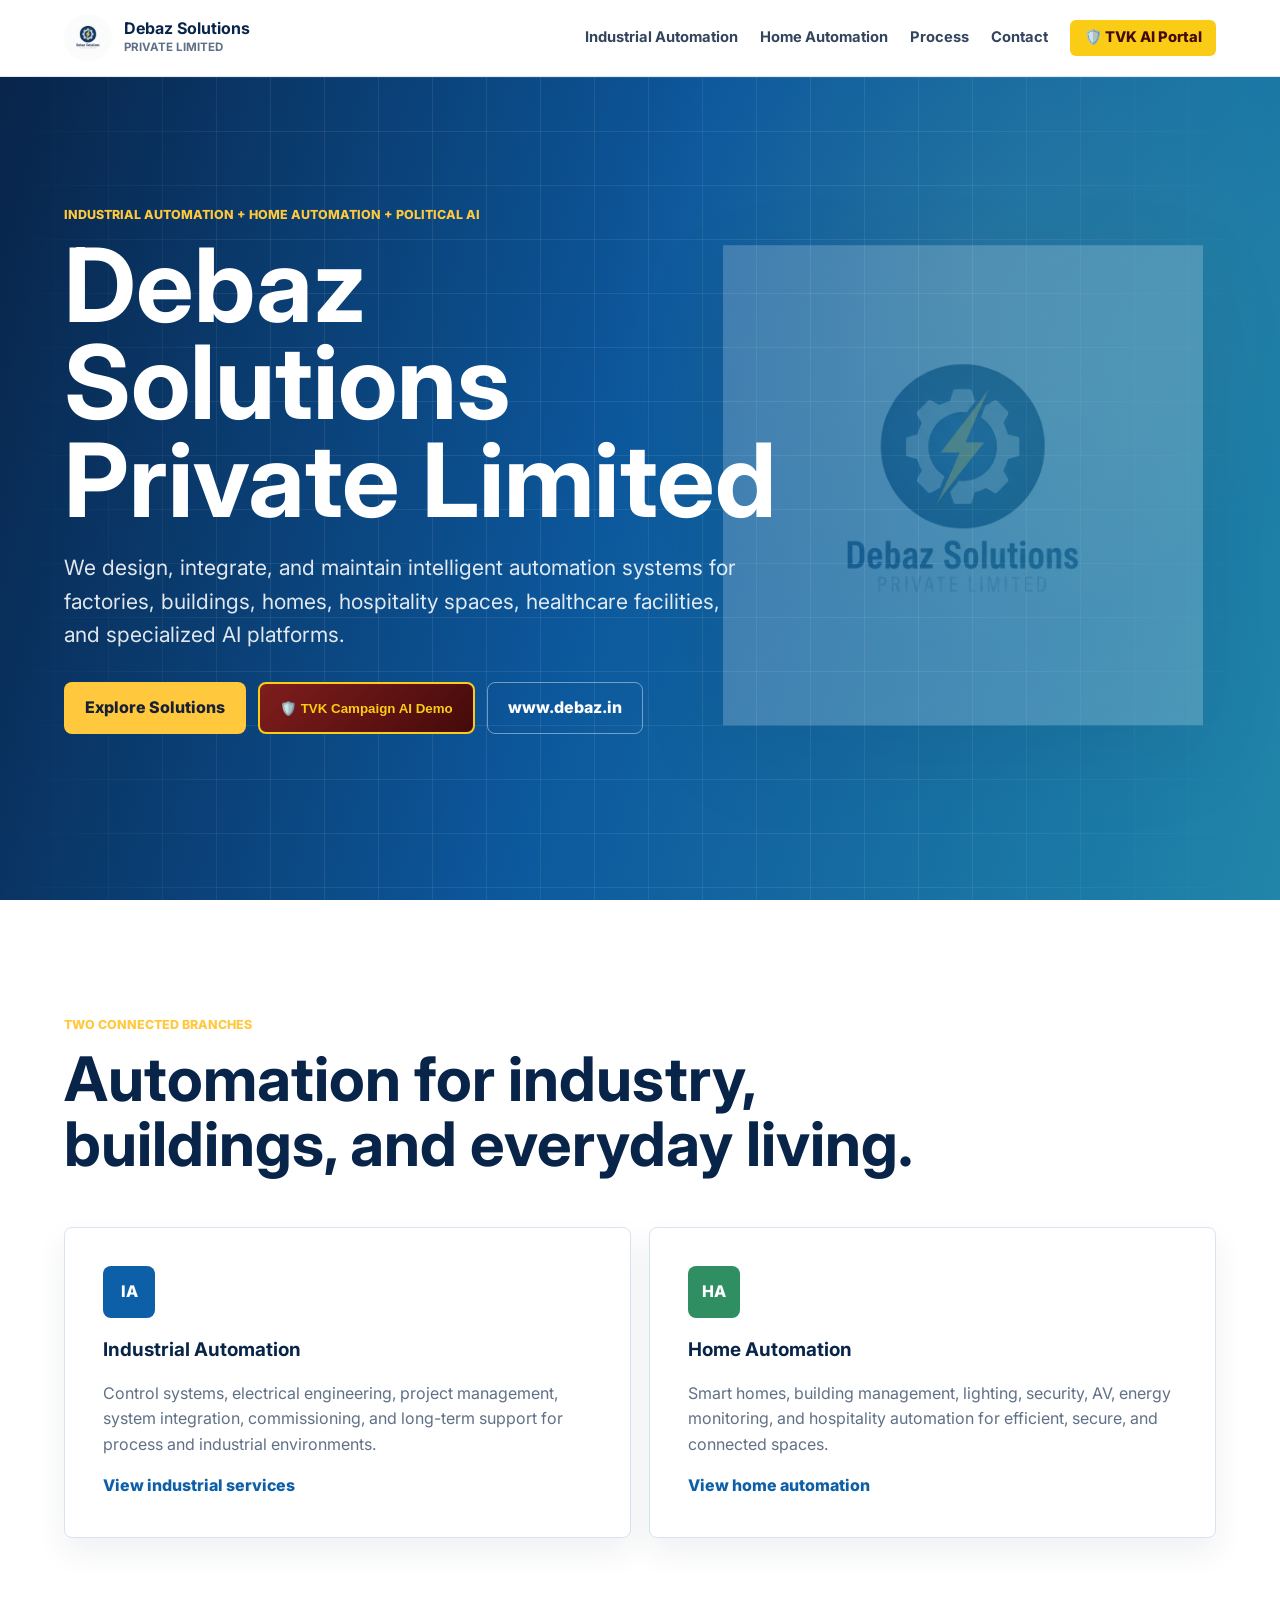
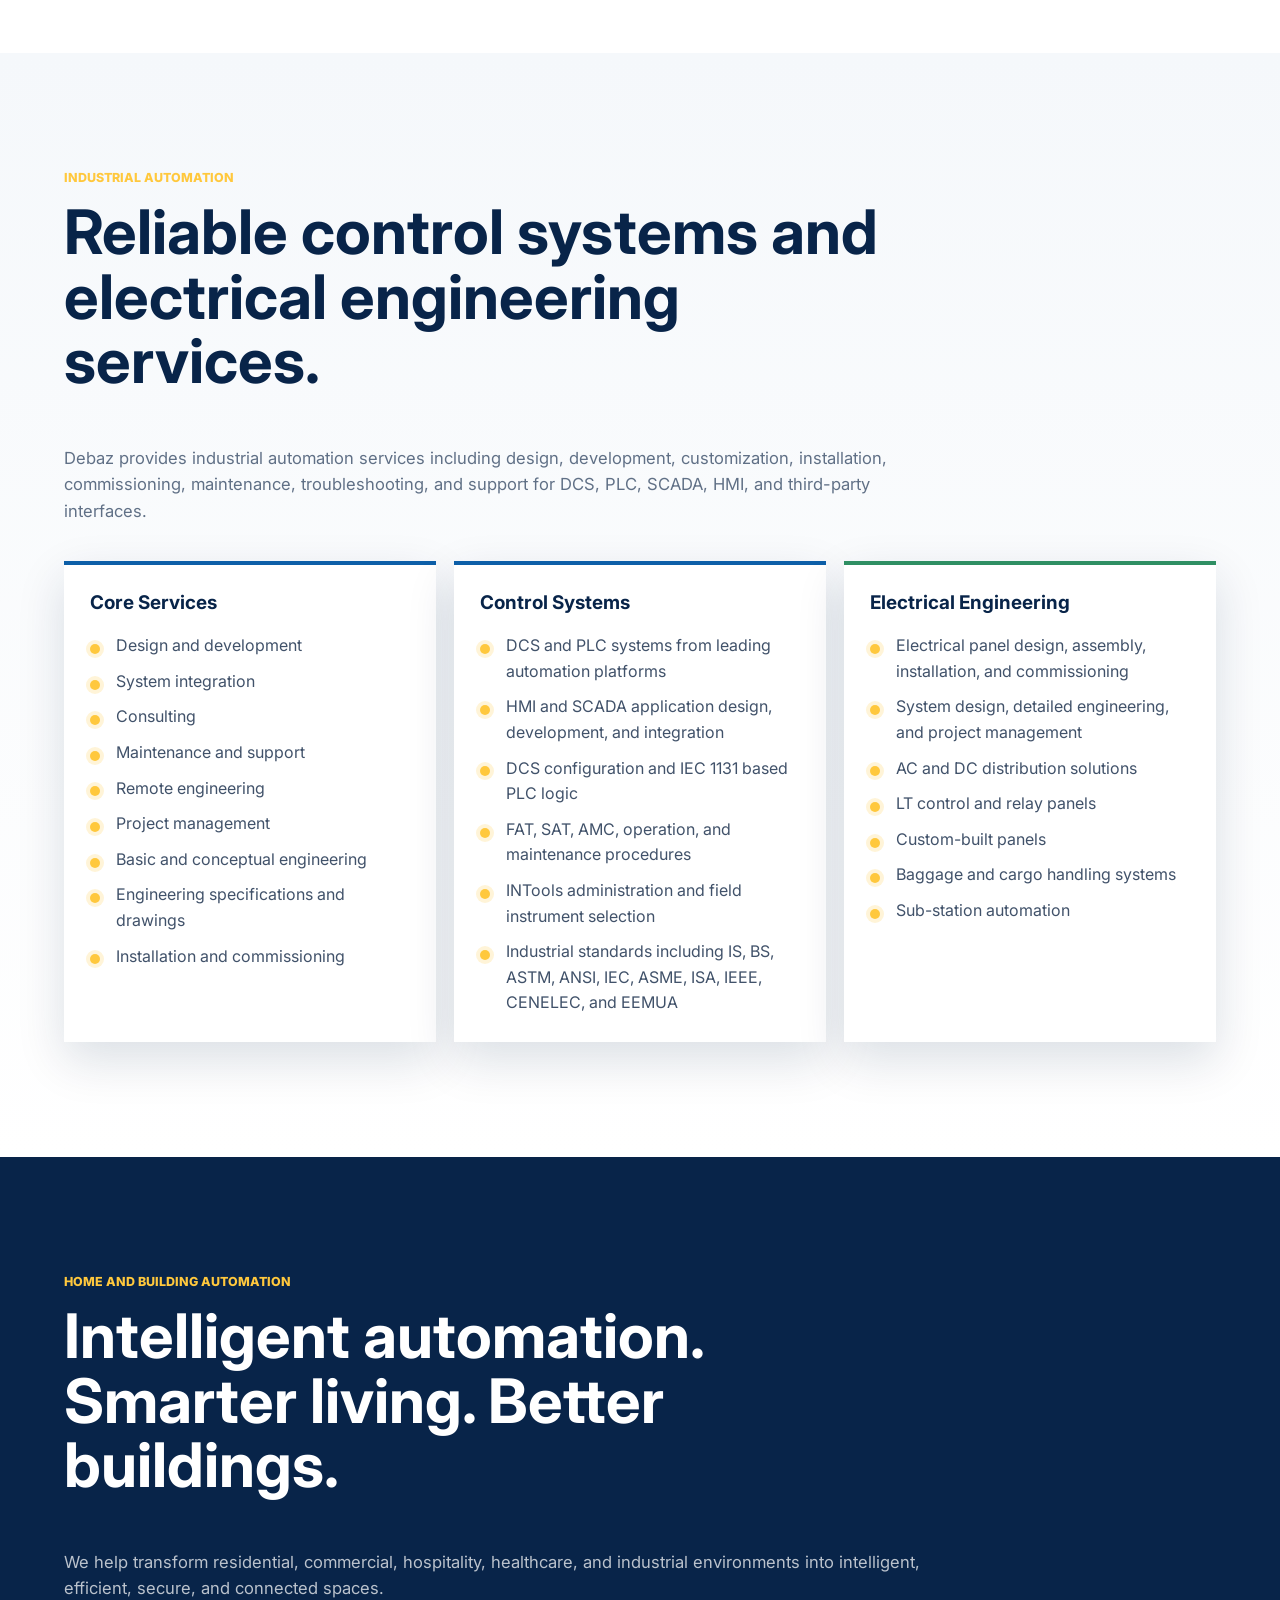
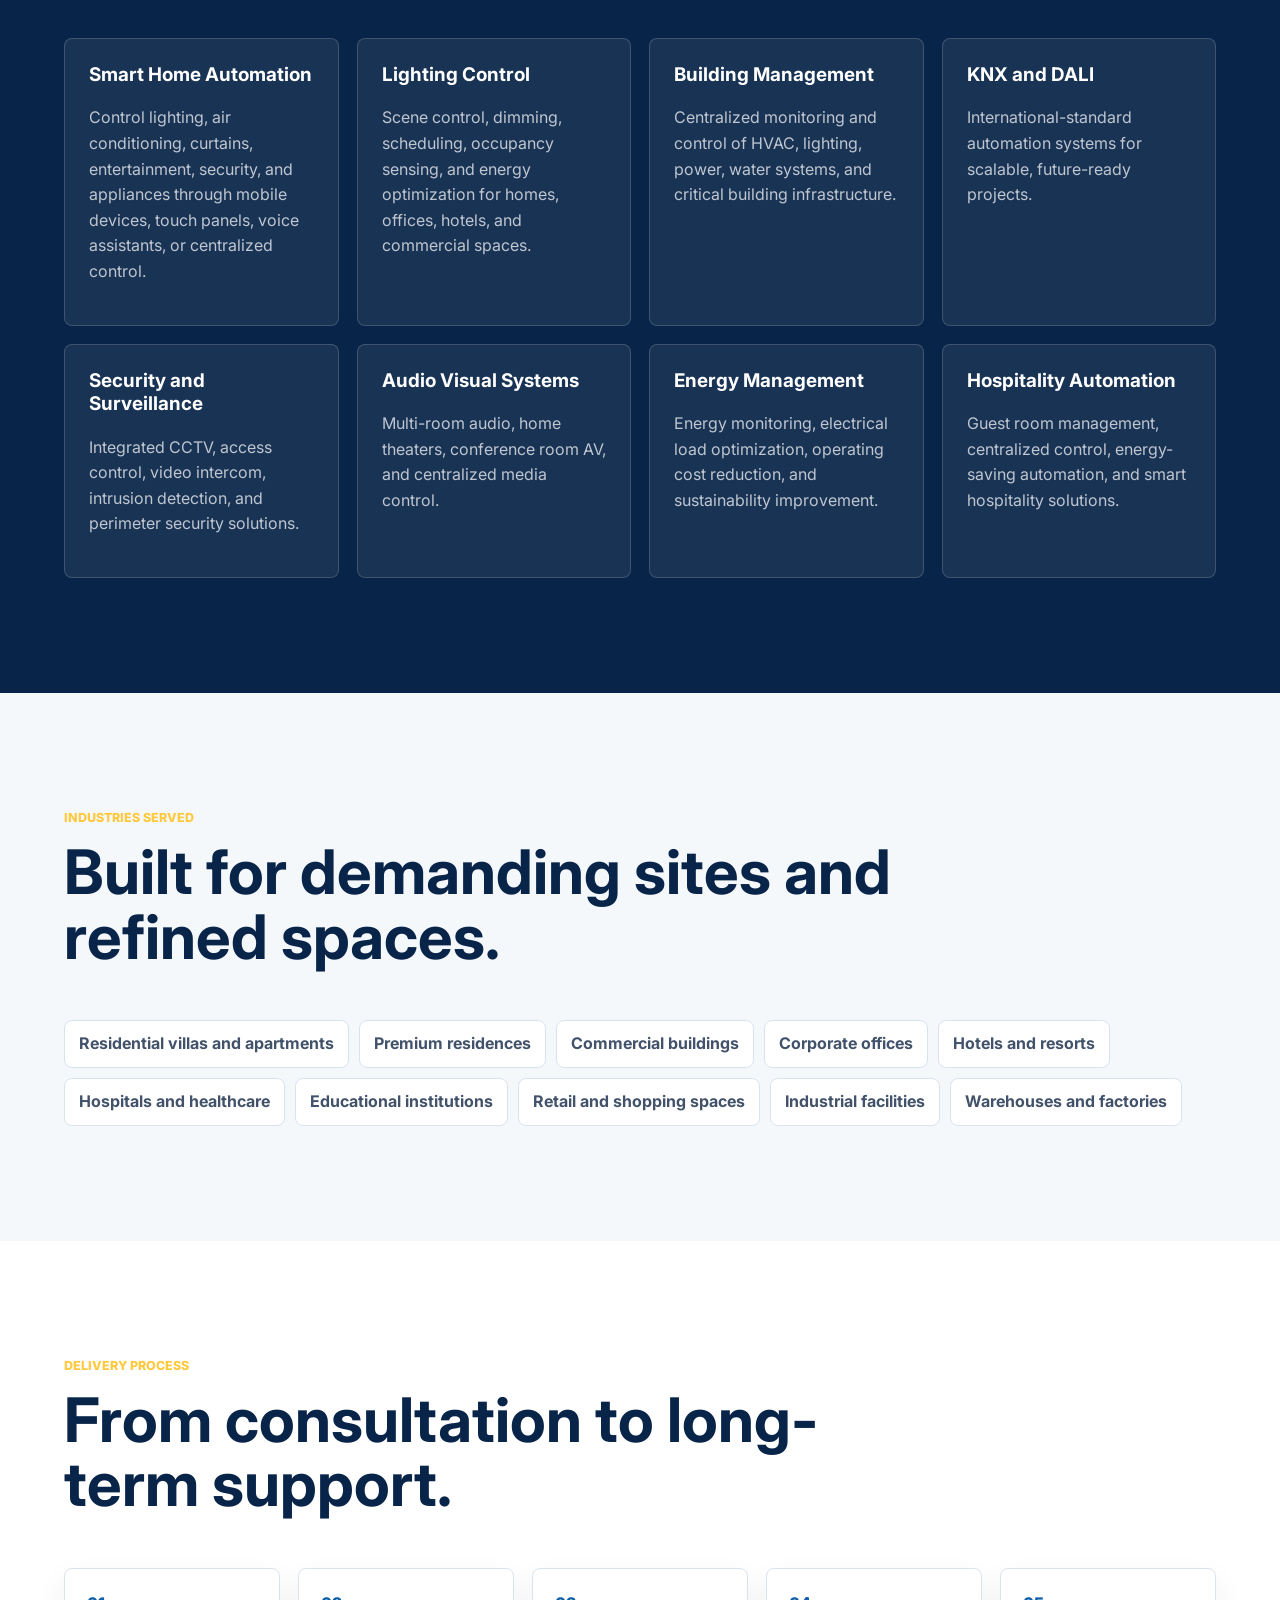
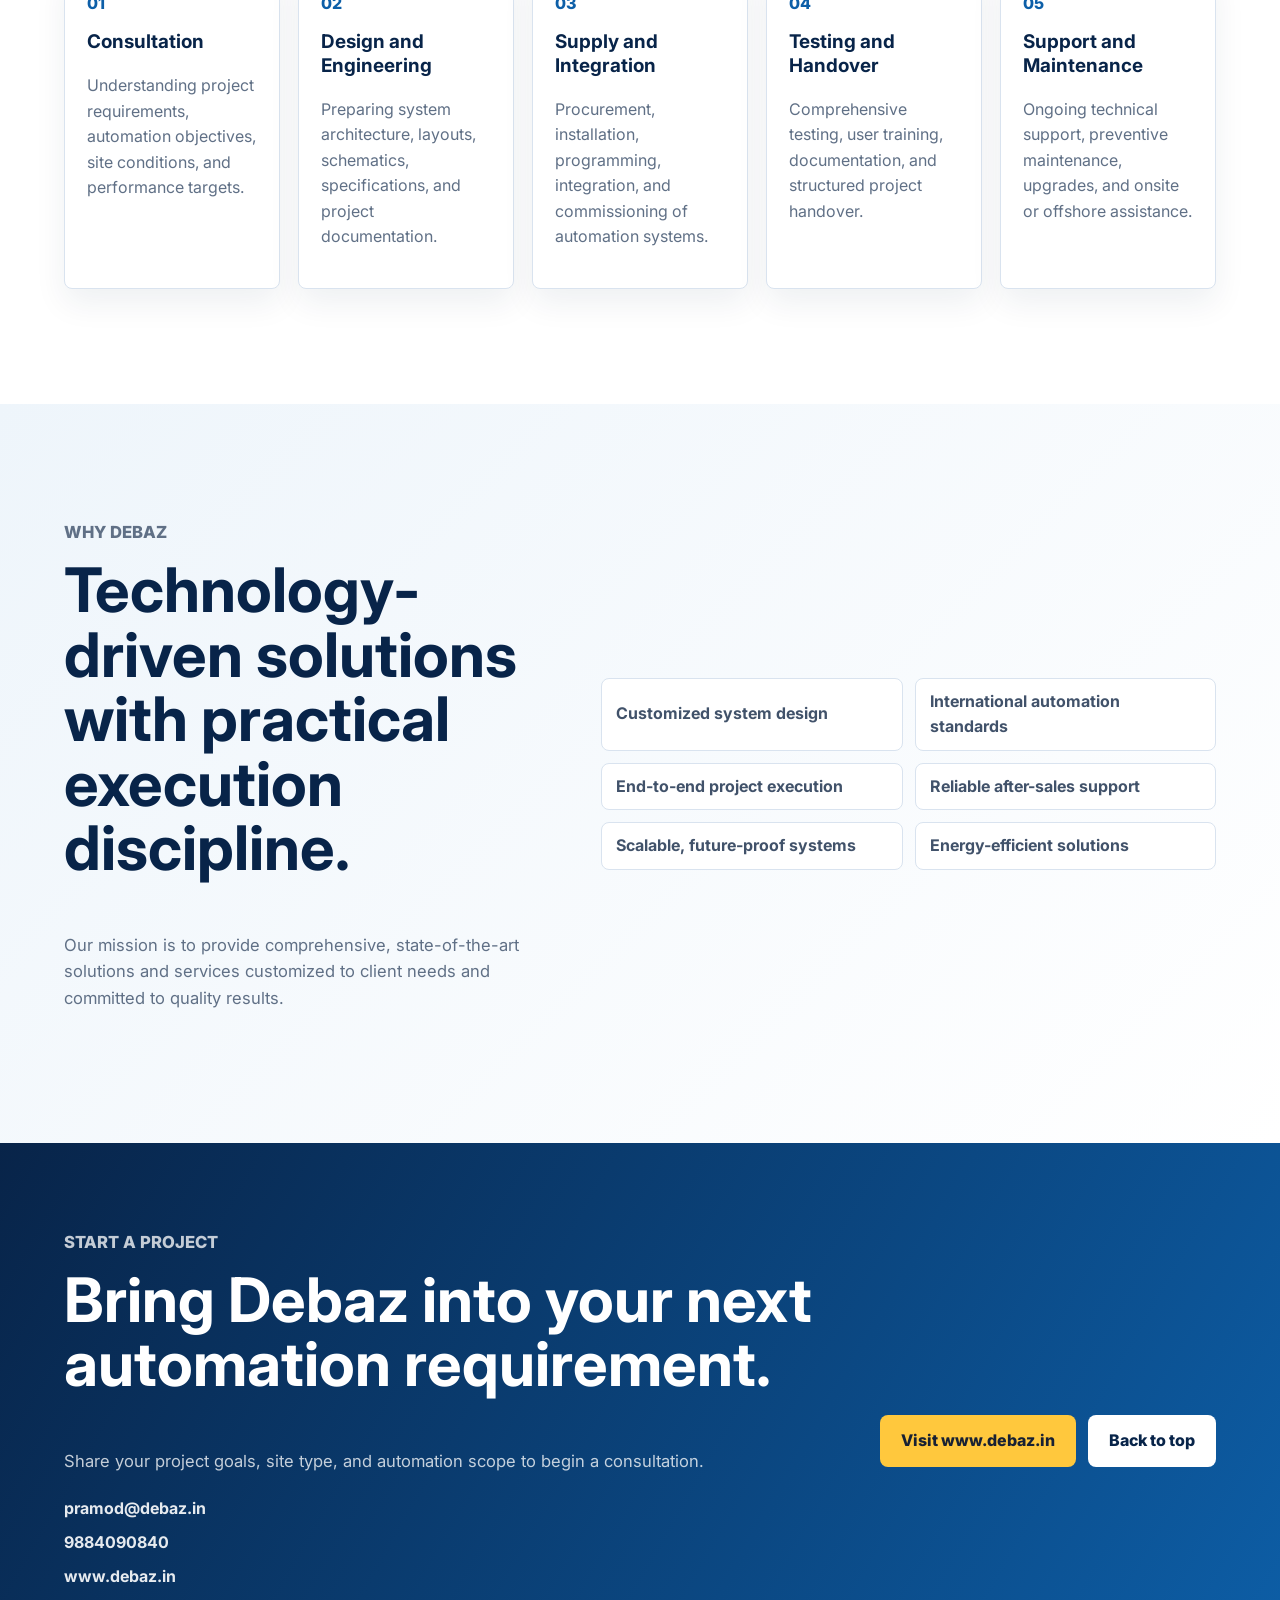
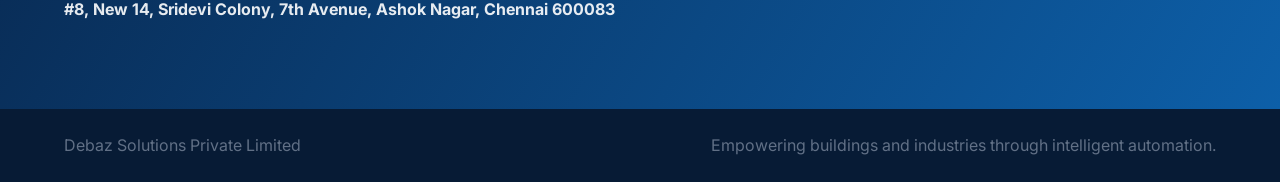
==== debaz website/index.html @ 04323ab9 "Integrate TVK Executive Portal authentication, CNAME debaz.in, and debaz website assets" ====
<!doctype html>
<html lang="en">
  <head>
    <meta charset="utf-8">
    <meta name="viewport" content="width=device-width, initial-scale=1">
    <meta name="description" content="Debaz Solutions Private Limited delivers industrial automation and intelligent home automation solutions for efficient, secure, and connected spaces.">
    <title>Debaz Solutions Private Limited</title>
    <link rel="preconnect" href="https://fonts.googleapis.com">
    <link rel="preconnect" href="https://fonts.gstatic.com" crossorigin>
    <link href="https://fonts.googleapis.com/css2?family=Inter:wght@400;500;600;700;800&display=swap" rel="stylesheet">
    <link rel="stylesheet" href="styles.css">
  </head>
  <body>
    <header class="site-header">
      <a class="brand" href="#top" aria-label="Debaz Solutions home">
        <img src="assets/debaz-logo.png" alt="Debaz Solutions Private Limited logo">
        <span>
          <strong>Debaz Solutions</strong>
          <small>Private Limited</small>
        </span>
      </a>
      <button class="menu-button" type="button" aria-label="Open navigation menu" aria-expanded="false" aria-controls="site-nav">
        <span></span>
        <span></span>
        <span></span>
      </button>
      <nav id="site-nav" class="site-nav" aria-label="Primary navigation">
        <a href="#industrial">Industrial Automation</a>
        <a href="#home">Home Automation</a>
        <a href="#process">Process</a>
        <a href="#contact">Contact</a>
        <a href="javascript:void(0)" onclick="openLoginModal()" style="background: #facc15; color: #450a0a; font-weight: 800; padding: 6px 14px; border-radius: 6px;">🛡️ TVK AI Portal</a>
      </nav>
    </header>

    <main id="top">
      <section class="hero">
        <div class="hero-media" aria-hidden="true">
          <img src="assets/debaz-logo.png" alt="">
        </div>
        <div class="hero-content">
          <p class="eyebrow">Industrial Automation + Home Automation + Political AI</p>
          <h1>Debaz Solutions Private Limited</h1>
          <p class="hero-copy">We design, integrate, and maintain intelligent automation systems for factories, buildings, homes, hospitality spaces, healthcare facilities, and specialized AI platforms.</p>
          <div class="hero-actions">
            <a class="button primary" href="#branches">Explore Solutions</a>
            <button class="button primary" onclick="openLoginModal()" style="background: linear-gradient(135deg, #7f1d1d, #450a0a); border: 2px solid #facc15; color: #facc15; font-weight: 700; cursor: pointer;">🛡️ TVK Campaign AI Demo</button>
            <a class="button ghost" href="https://www.debaz.in">www.debaz.in</a>
          </div>
        </div>
      </section>

      <section id="branches" class="section intro-section">
        <div class="section-heading">
          <p class="eyebrow">Two connected branches</p>
          <h2>Automation for industry, buildings, and everyday living.</h2>
        </div>
        <div class="branch-grid">
          <article class="branch-card industrial-card">
            <div class="card-icon">IA</div>
            <h3>Industrial Automation</h3>
            <p>Control systems, electrical engineering, project management, system integration, commissioning, and long-term support for process and industrial environments.</p>
            <a href="#industrial">View industrial services</a>
          </article>
          <article class="branch-card home-card">
            <div class="card-icon">HA</div>
            <h3>Home Automation</h3>
            <p>Smart homes, building management, lighting, security, AV, energy monitoring, and hospitality automation for efficient, secure, and connected spaces.</p>
            <a href="#home">View home automation</a>
          </article>
        </div>
      </section>

      <section id="industrial" class="section split-section industrial-section">
        <div class="section-heading">
          <p class="eyebrow">Industrial Automation</p>
          <h2>Reliable control systems and electrical engineering services.</h2>
          <p>Debaz provides industrial automation services including design, development, customization, installation, commissioning, maintenance, troubleshooting, and support for DCS, PLC, SCADA, HMI, and third-party interfaces.</p>
        </div>
        <div class="service-columns">
          <div>
            <h3>Core Services</h3>
            <ul class="check-list">
              <li>Design and development</li>
              <li>System integration</li>
              <li>Consulting</li>
              <li>Maintenance and support</li>
              <li>Remote engineering</li>
              <li>Project management</li>
              <li>Basic and conceptual engineering</li>
              <li>Engineering specifications and drawings</li>
              <li>Installation and commissioning</li>
            </ul>
          </div>
          <div>
            <h3>Control Systems</h3>
            <ul class="check-list">
              <li>DCS and PLC systems from leading automation platforms</li>
              <li>HMI and SCADA application design, development, and integration</li>
              <li>DCS configuration and IEC 1131 based PLC logic</li>
              <li>FAT, SAT, AMC, operation, and maintenance procedures</li>
              <li>INTools administration and field instrument selection</li>
              <li>Industrial standards including IS, BS, ASTM, ANSI, IEC, ASME, ISA, IEEE, CENELEC, and EEMUA</li>
            </ul>
          </div>
          <div>
            <h3>Electrical Engineering</h3>
            <ul class="check-list">
              <li>Electrical panel design, assembly, installation, and commissioning</li>
              <li>System design, detailed engineering, and project management</li>
              <li>AC and DC distribution solutions</li>
              <li>LT control and relay panels</li>
              <li>Custom-built panels</li>
              <li>Baggage and cargo handling systems</li>
              <li>Sub-station automation</li>
            </ul>
          </div>
        </div>
      </section>

      <section id="home" class="section home-section">
        <div class="section-heading">
          <p class="eyebrow">Home and Building Automation</p>
          <h2>Intelligent automation. Smarter living. Better buildings.</h2>
          <p>We help transform residential, commercial, hospitality, healthcare, and industrial environments into intelligent, efficient, secure, and connected spaces.</p>
        </div>
        <div class="service-grid">
          <article>
            <h3>Smart Home Automation</h3>
            <p>Control lighting, air conditioning, curtains, entertainment, security, and appliances through mobile devices, touch panels, voice assistants, or centralized control.</p>
          </article>
          <article>
            <h3>Lighting Control</h3>
            <p>Scene control, dimming, scheduling, occupancy sensing, and energy optimization for homes, offices, hotels, and commercial spaces.</p>
          </article>
          <article>
            <h3>Building Management</h3>
            <p>Centralized monitoring and control of HVAC, lighting, power, water systems, and critical building infrastructure.</p>
          </article>
          <article>
            <h3>KNX and DALI</h3>
            <p>International-standard automation systems for scalable, future-ready projects.</p>
          </article>
          <article>
            <h3>Security and Surveillance</h3>
            <p>Integrated CCTV, access control, video intercom, intrusion detection, and perimeter security solutions.</p>
          </article>
          <article>
            <h3>Audio Visual Systems</h3>
            <p>Multi-room audio, home theaters, conference room AV, and centralized media control.</p>
          </article>
          <article>
            <h3>Energy Management</h3>
            <p>Energy monitoring, electrical load optimization, operating cost reduction, and sustainability improvement.</p>
          </article>
          <article>
            <h3>Hospitality Automation</h3>
            <p>Guest room management, centralized control, energy-saving automation, and smart hospitality solutions.</p>
          </article>
        </div>
      </section>

      <section class="section industries-section">
        <div class="section-heading">
          <p class="eyebrow">Industries served</p>
          <h2>Built for demanding sites and refined spaces.</h2>
        </div>
        <div class="pill-grid">
          <span>Residential villas and apartments</span>
          <span>Premium residences</span>
          <span>Commercial buildings</span>
          <span>Corporate offices</span>
          <span>Hotels and resorts</span>
          <span>Hospitals and healthcare</span>
          <span>Educational institutions</span>
          <span>Retail and shopping spaces</span>
          <span>Industrial facilities</span>
          <span>Warehouses and factories</span>
        </div>
      </section>

      <section id="process" class="section process-section">
        <div class="section-heading">
          <p class="eyebrow">Delivery process</p>
          <h2>From consultation to long-term support.</h2>
        </div>
        <div class="timeline">
          <article>
            <span>01</span>
            <h3>Consultation</h3>
            <p>Understanding project requirements, automation objectives, site conditions, and performance targets.</p>
          </article>
          <article>
            <span>02</span>
            <h3>Design and Engineering</h3>
            <p>Preparing system architecture, layouts, schematics, specifications, and project documentation.</p>
          </article>
          <article>
            <span>03</span>
            <h3>Supply and Integration</h3>
            <p>Procurement, installation, programming, integration, and commissioning of automation systems.</p>
          </article>
          <article>
            <span>04</span>
            <h3>Testing and Handover</h3>
            <p>Comprehensive testing, user training, documentation, and structured project handover.</p>
          </article>
          <article>
            <span>05</span>
            <h3>Support and Maintenance</h3>
            <p>Ongoing technical support, preventive maintenance, upgrades, and onsite or offshore assistance.</p>
          </article>
        </div>
      </section>

      <section class="section why-section">
        <div>
          <p class="eyebrow">Why Debaz</p>
          <h2>Technology-driven solutions with practical execution discipline.</h2>
          <p>Our mission is to provide comprehensive, state-of-the-art solutions and services customized to client needs and committed to quality results.</p>
        </div>
        <div class="why-list">
          <span>Customized system design</span>
          <span>International automation standards</span>
          <span>End-to-end project execution</span>
          <span>Reliable after-sales support</span>
          <span>Scalable, future-proof systems</span>
          <span>Energy-efficient solutions</span>
        </div>
      </section>

      <section id="contact" class="contact-section">
        <div>
          <p class="eyebrow">Start a project</p>
          <h2>Bring Debaz into your next automation requirement.</h2>
          <p>Share your project goals, site type, and automation scope to begin a consultation.</p>
          <address class="contact-details">
            <a href="mailto:pramod@debaz.in">pramod@debaz.in</a>
            <a href="tel:+919884090840">9884090840</a>
            <a href="https://www.debaz.in">www.debaz.in</a>
            <span>#8, New 14, Sridevi Colony, 7th Avenue, Ashok Nagar, Chennai 600083</span>
          </address>
        </div>
        <div class="contact-actions">
          <a class="button primary" href="https://www.debaz.in">Visit www.debaz.in</a>
          <a class="button light" href="#top">Back to top</a>
        </div>
      </section>
    </main>

    <footer class="site-footer">
      <p>Debaz Solutions Private Limited</p>
      <p>Empowering buildings and industries through intelligent automation.</p>
    </footer>

    <!-- TVK Political AI Portal Login Modal -->
    <div id="tvkModal" class="modal-overlay" style="display:none; position:fixed; top:0; left:0; width:100%; height:100%; background:rgba(0,0,0,0.85); z-index:9999; justify-content:center; align-items:center;">
      <div style="background:#1e1e24; border:2px solid #facc15; border-radius:16px; width:90%; max-width:440px; padding:2rem; color:#fff; font-family:'Inter',sans-serif; box-shadow:0 20px 40px rgba(0,0,0,0.5); position:relative;">
        <button onclick="closeLoginModal()" style="position:absolute; top:12px; right:16px; background:none; border:none; color:#aaa; font-size:1.5rem; cursor:pointer;">&times;</button>
        <div style="text-align:center; margin-bottom:1.5rem;">
          <div style="background:#7f1d1d; color:#facc15; padding:4px 12px; border-radius:20px; font-size:0.75rem; font-weight:800; display:inline-block; margin-bottom:0.5rem; text-transform:uppercase;">TVK Executive Portal</div>
          <h2 style="margin:0; font-size:1.5rem; color:#facc15;">🛡️ NETHRA AI</h2>
          <p style="margin:0.2rem 0 0 0; color:#cbd5e1; font-size:0.85rem;">Campaign Intelligence Suite — Tamilaga Vettri Kazhagam</p>
        </div>
        <form id="tvkLoginForm" onsubmit="handleTvkLogin(event)">
          <div style="margin-bottom:1rem;">
            <label style="display:block; font-size:0.8rem; color:#94a3b8; margin-bottom:0.3rem; font-weight:600;">DEMO USERNAME</label>
            <input type="text" id="tvkUsername" placeholder="e.g. tvk_admin" required style="width:100%; padding:0.75rem; border-radius:8px; border:1px solid #334155; background:#0f172a; color:#fff; font-size:0.95rem; box-sizing:border-box;">
          </div>
          <div style="margin-bottom:1.5rem;">
            <label style="display:block; font-size:0.8rem; color:#94a3b8; margin-bottom:0.3rem; font-weight:600;">DEMO PASSWORD</label>
            <input type="password" id="tvkPassword" placeholder="••••••••" required style="width:100%; padding:0.75rem; border-radius:8px; border:1px solid #334155; background:#0f172a; color:#fff; font-size:0.95rem; box-sizing:border-box;">
          </div>
          <div id="tvkError" style="display:none; color:#ef4444; font-size:0.85rem; margin-bottom:1rem; text-align:center; font-weight:600;">Invalid Credentials. Please use tvk_admin / tvk2026.</div>
          <button type="submit" style="width:100%; padding:0.85rem; background:linear-gradient(135deg, #facc15, #eab308); border:none; border-radius:8px; color:#450a0a; font-weight:800; font-size:1rem; cursor:pointer;">
            🔓 Sign In & Launch Nethra Suite
          </button>
        </form>
        <div style="margin-top:1.2rem; text-align:center; font-size:0.75rem; color:#64748b;">
          🔒 Secured & Powered by Debaz Solutions Private Limited
        </div>
      </div>
    </div>

    <script src="script.js"></script>
  </body>
</html>
---- debaz website/styles.css ----
:root {
  --navy: #082449;
  --blue: #0d5fa8;
  --cyan: #29a4c7;
  --gold: #ffc83d;
  --green: #2f8f63;
  --ink: #172033;
  --muted: #607086;
  --line: #d9e3ef;
  --panel: #f5f8fb;
  --white: #ffffff;
  --shadow: 0 18px 45px rgba(8, 36, 73, 0.14);
}

* {
  box-sizing: border-box;
}

html {
  scroll-behavior: smooth;
}

body {
  margin: 0;
  color: var(--ink);
  font-family: "Inter", Arial, sans-serif;
  background: var(--white);
  line-height: 1.6;
}

a {
  color: inherit;
}

.site-header {
  position: sticky;
  top: 0;
  z-index: 20;
  display: flex;
  align-items: center;
  justify-content: space-between;
  gap: 24px;
  padding: 14px clamp(20px, 5vw, 72px);
  background: rgba(255, 255, 255, 0.92);
  border-bottom: 1px solid rgba(217, 227, 239, 0.8);
  backdrop-filter: blur(16px);
}

.brand {
  display: inline-flex;
  align-items: center;
  gap: 12px;
  text-decoration: none;
  min-width: 0;
}

.brand img {
  width: 48px;
  height: 48px;
  border-radius: 50%;
  object-fit: cover;
}

.brand strong,
.brand small {
  display: block;
}

.brand strong {
  color: var(--navy);
  font-size: 1rem;
  line-height: 1.1;
}

.brand small {
  color: var(--muted);
  font-size: 0.72rem;
  font-weight: 700;
  text-transform: uppercase;
}

.site-nav {
  display: flex;
  align-items: center;
  gap: 22px;
  color: #33445d;
  font-size: 0.92rem;
  font-weight: 700;
}

.site-nav a {
  text-decoration: none;
}

.site-nav a:hover {
  color: var(--blue);
}

.menu-button {
  display: none;
  width: 42px;
  height: 42px;
  border: 1px solid var(--line);
  border-radius: 8px;
  background: var(--white);
  padding: 9px;
}

.menu-button span {
  display: block;
  height: 2px;
  margin: 5px 0;
  background: var(--navy);
}

.hero {
  position: relative;
  display: grid;
  grid-template-columns: minmax(0, 1fr);
  min-height: calc(100vh - 77px);
  padding: clamp(82px, 10vw, 130px) clamp(20px, 5vw, 72px) 34px;
  overflow: hidden;
  color: var(--white);
  background:
    linear-gradient(105deg, rgba(8, 36, 73, 0.96), rgba(13, 95, 168, 0.88) 48%, rgba(41, 164, 199, 0.76)),
    radial-gradient(circle at 75% 25%, rgba(255, 200, 61, 0.42), transparent 32%),
    var(--navy);
}

.hero::after {
  content: "";
  position: absolute;
  inset: 0;
  background-image:
    linear-gradient(90deg, rgba(255,255,255,0.08) 1px, transparent 1px),
    linear-gradient(rgba(255,255,255,0.08) 1px, transparent 1px);
  background-size: 54px 54px;
  mask-image: linear-gradient(90deg, transparent, #000 20%, #000 75%, transparent);
  pointer-events: none;
}

.hero-media {
  position: absolute;
  right: clamp(12px, 6vw, 92px);
  top: 50%;
  width: min(42vw, 480px);
  aspect-ratio: 1;
  transform: translateY(-50%);
  opacity: 0.2;
  z-index: 1;
}

.hero-media img {
  width: 100%;
  height: 100%;
  object-fit: contain;
  filter: drop-shadow(0 30px 50px rgba(0, 0, 0, 0.32));
}

.hero-content {
  position: relative;
  z-index: 2;
}

.hero-content {
  max-width: 760px;
}

.eyebrow {
  margin: 0 0 12px;
  color: var(--gold);
  font-size: 0.78rem;
  font-weight: 800;
  text-transform: uppercase;
}

h1,
h2,
h3,
p {
  margin-top: 0;
}

h1 {
  max-width: 800px;
  margin-bottom: 22px;
  font-size: clamp(3rem, 8vw, 6.6rem);
  line-height: 0.95;
}

h2 {
  color: var(--navy);
  font-size: clamp(2rem, 4.8vw, 4rem);
  line-height: 1.05;
}

h3 {
  color: var(--navy);
  font-size: 1.18rem;
  line-height: 1.25;
}

.hero-copy {
  max-width: 690px;
  color: rgba(255, 255, 255, 0.88);
  font-size: clamp(1.05rem, 2vw, 1.32rem);
}

.hero-actions,
.contact-actions {
  display: flex;
  flex-wrap: wrap;
  gap: 12px;
  margin-top: 30px;
}

.button {
  display: inline-flex;
  align-items: center;
  justify-content: center;
  min-height: 46px;
  padding: 12px 20px;
  border: 1px solid transparent;
  border-radius: 8px;
  font-weight: 800;
  text-decoration: none;
}

.button.primary {
  background: var(--gold);
  color: #182133;
}

.button.ghost {
  border-color: rgba(255, 255, 255, 0.42);
  color: var(--white);
}

.button.light {
  background: var(--white);
  color: var(--navy);
}

.section {
  padding: clamp(70px, 9vw, 118px) clamp(20px, 5vw, 72px);
}

.section-heading {
  max-width: 880px;
  margin-bottom: 36px;
}

.section-heading p:not(.eyebrow),
.why-section p,
.contact-section p {
  color: var(--muted);
  font-size: 1.04rem;
}

.intro-section {
  background: var(--white);
}

.branch-grid,
.service-columns,
.service-grid,
.timeline {
  display: grid;
  gap: 18px;
}

.branch-grid {
  grid-template-columns: repeat(2, minmax(0, 1fr));
}

.branch-card,
.service-grid article,
.timeline article {
  border: 1px solid var(--line);
  border-radius: 8px;
  background: var(--white);
  box-shadow: 0 14px 32px rgba(8, 36, 73, 0.07);
}

.branch-card {
  padding: clamp(24px, 4vw, 38px);
}

.branch-card p,
.service-grid p,
.timeline p {
  color: var(--muted);
}

.branch-card a {
  color: var(--blue);
  font-weight: 800;
  text-decoration: none;
}

.card-icon {
  display: grid;
  place-items: center;
  width: 52px;
  height: 52px;
  margin-bottom: 20px;
  border-radius: 8px;
  color: var(--white);
  font-weight: 800;
}

.industrial-card .card-icon {
  background: var(--blue);
}

.home-card .card-icon {
  background: var(--green);
}

.industrial-section {
  background: linear-gradient(180deg, #f5f8fb, #ffffff);
}

.service-columns {
  grid-template-columns: repeat(3, minmax(0, 1fr));
}

.service-columns > div {
  padding: 26px;
  border-top: 4px solid var(--blue);
  background: var(--white);
  box-shadow: var(--shadow);
}

.service-columns > div:nth-child(3) {
  border-top-color: var(--green);
}

.check-list {
  display: grid;
  gap: 10px;
  margin: 0;
  padding: 0;
  list-style: none;
}

.check-list li {
  position: relative;
  padding-left: 26px;
  color: #41526a;
}

.check-list li::before {
  content: "";
  position: absolute;
  left: 0;
  top: 0.68em;
  width: 10px;
  height: 10px;
  border-radius: 50%;
  background: var(--gold);
  box-shadow: 0 0 0 4px rgba(255, 200, 61, 0.2);
}

.home-section {
  background: var(--navy);
}

.home-section h2,
.home-section h3 {
  color: var(--white);
}

.home-section .section-heading p:not(.eyebrow),
.home-section .service-grid p {
  color: rgba(255, 255, 255, 0.72);
}

.service-grid {
  grid-template-columns: repeat(4, minmax(0, 1fr));
}

.service-grid article {
  min-height: 210px;
  padding: 24px;
  background: rgba(255, 255, 255, 0.07);
  border-color: rgba(255, 255, 255, 0.16);
  box-shadow: none;
}

.industries-section {
  background: var(--panel);
}

.pill-grid {
  display: flex;
  flex-wrap: wrap;
  gap: 10px;
}

.pill-grid span,
.why-list span {
  display: inline-flex;
  align-items: center;
  min-height: 42px;
  padding: 10px 14px;
  border: 1px solid var(--line);
  border-radius: 8px;
  background: var(--white);
  color: #41526a;
  font-weight: 700;
}

.process-section {
  background: var(--white);
}

.timeline {
  grid-template-columns: repeat(5, minmax(0, 1fr));
}

.timeline article {
  padding: 22px;
}

.timeline span {
  display: inline-block;
  margin-bottom: 14px;
  color: var(--blue);
  font-weight: 800;
}

.why-section {
  display: grid;
  grid-template-columns: minmax(0, 0.9fr) minmax(0, 1.1fr);
  gap: 34px;
  align-items: center;
  background: linear-gradient(135deg, #eef5fb, #ffffff);
}

.why-list {
  display: grid;
  grid-template-columns: repeat(2, minmax(0, 1fr));
  gap: 12px;
}

.contact-section {
  display: flex;
  align-items: center;
  justify-content: space-between;
  gap: 24px;
  padding: clamp(56px, 8vw, 86px) clamp(20px, 5vw, 72px);
  color: var(--white);
  background: linear-gradient(120deg, var(--navy), var(--blue));
}

.contact-section h2 {
  max-width: 780px;
  color: var(--white);
}

.contact-section p {
  color: rgba(255, 255, 255, 0.76);
}

.contact-details {
  display: grid;
  gap: 8px;
  max-width: 620px;
  margin-top: 22px;
  color: rgba(255, 255, 255, 0.9);
  font-style: normal;
  font-weight: 700;
}

.contact-details a,
.contact-details span {
  display: inline-flex;
  width: fit-content;
}

.contact-details a {
  text-decoration: none;
}

.contact-details a:hover {
  color: var(--gold);
}

.site-footer {
  display: flex;
  justify-content: space-between;
  gap: 18px;
  padding: 24px clamp(20px, 5vw, 72px);
  color: #617086;
  background: #071b35;
}

.site-footer p {
  margin: 0;
}

@media (max-width: 1080px) {
  .service-grid,
  .timeline {
    grid-template-columns: repeat(2, minmax(0, 1fr));
  }

  .service-columns,
  .why-section {
    grid-template-columns: 1fr;
  }
}

@media (max-width: 760px) {
  .site-header {
    align-items: flex-start;
  }

  .menu-button {
    display: block;
    flex: 0 0 auto;
  }

  .site-nav {
    position: absolute;
    top: 76px;
    left: 16px;
    right: 16px;
    display: none;
    flex-direction: column;
    align-items: flex-start;
    gap: 0;
    padding: 10px;
    border: 1px solid var(--line);
    border-radius: 8px;
    background: var(--white);
    box-shadow: var(--shadow);
  }

  .site-nav.open {
    display: flex;
  }

  .site-nav a {
    width: 100%;
    padding: 12px;
  }

  .hero {
    min-height: 760px;
    padding-top: 86px;
  }

  .hero-media {
    top: 22%;
    right: -60px;
    width: 340px;
    opacity: 0.14;
  }

  .branch-grid,
  .service-grid,
  .timeline,
  .why-list {
    grid-template-columns: 1fr;
  }

  .contact-section,
  .site-footer {
    flex-direction: column;
    align-items: flex-start;
  }
}

@media (max-width: 460px) {
  .brand span {
    max-width: 190px;
  }

  .hero-actions,
  .contact-actions {
    width: 100%;
  }

  .button {
    width: 100%;
  }
}
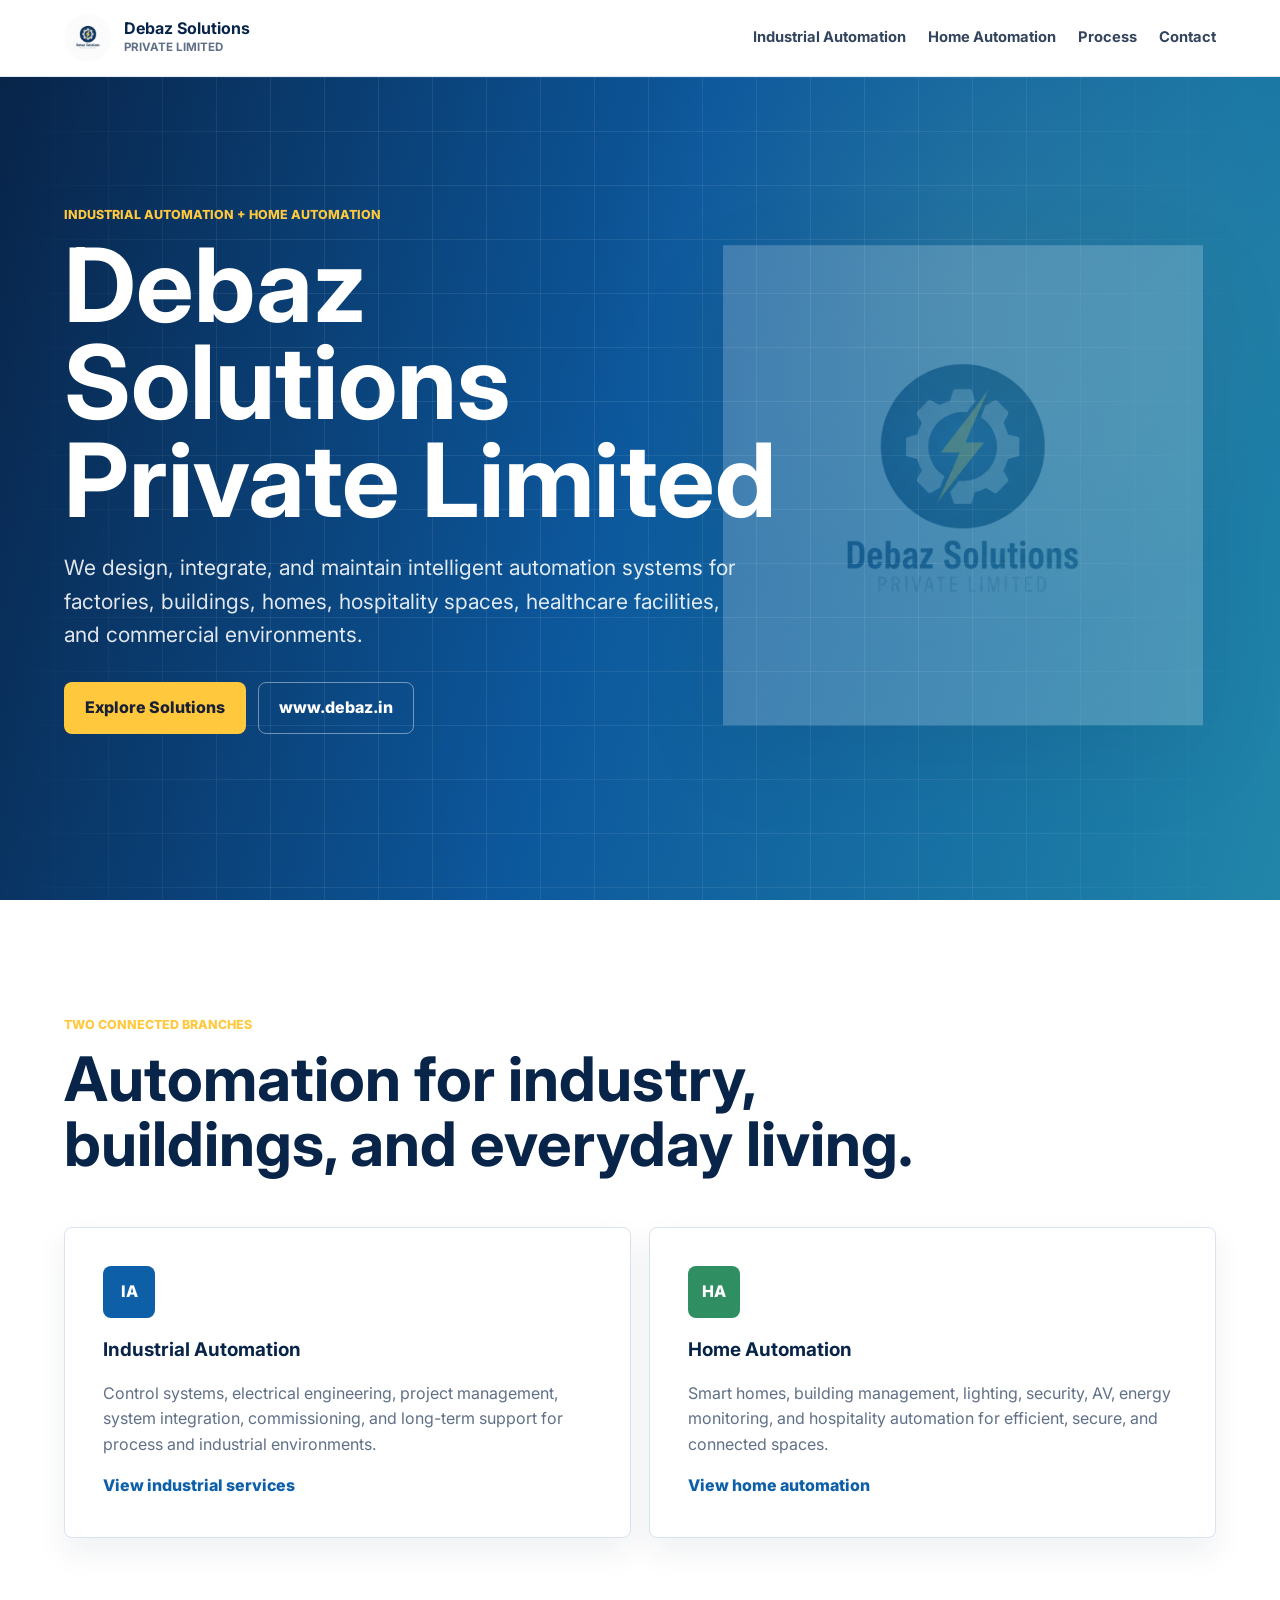
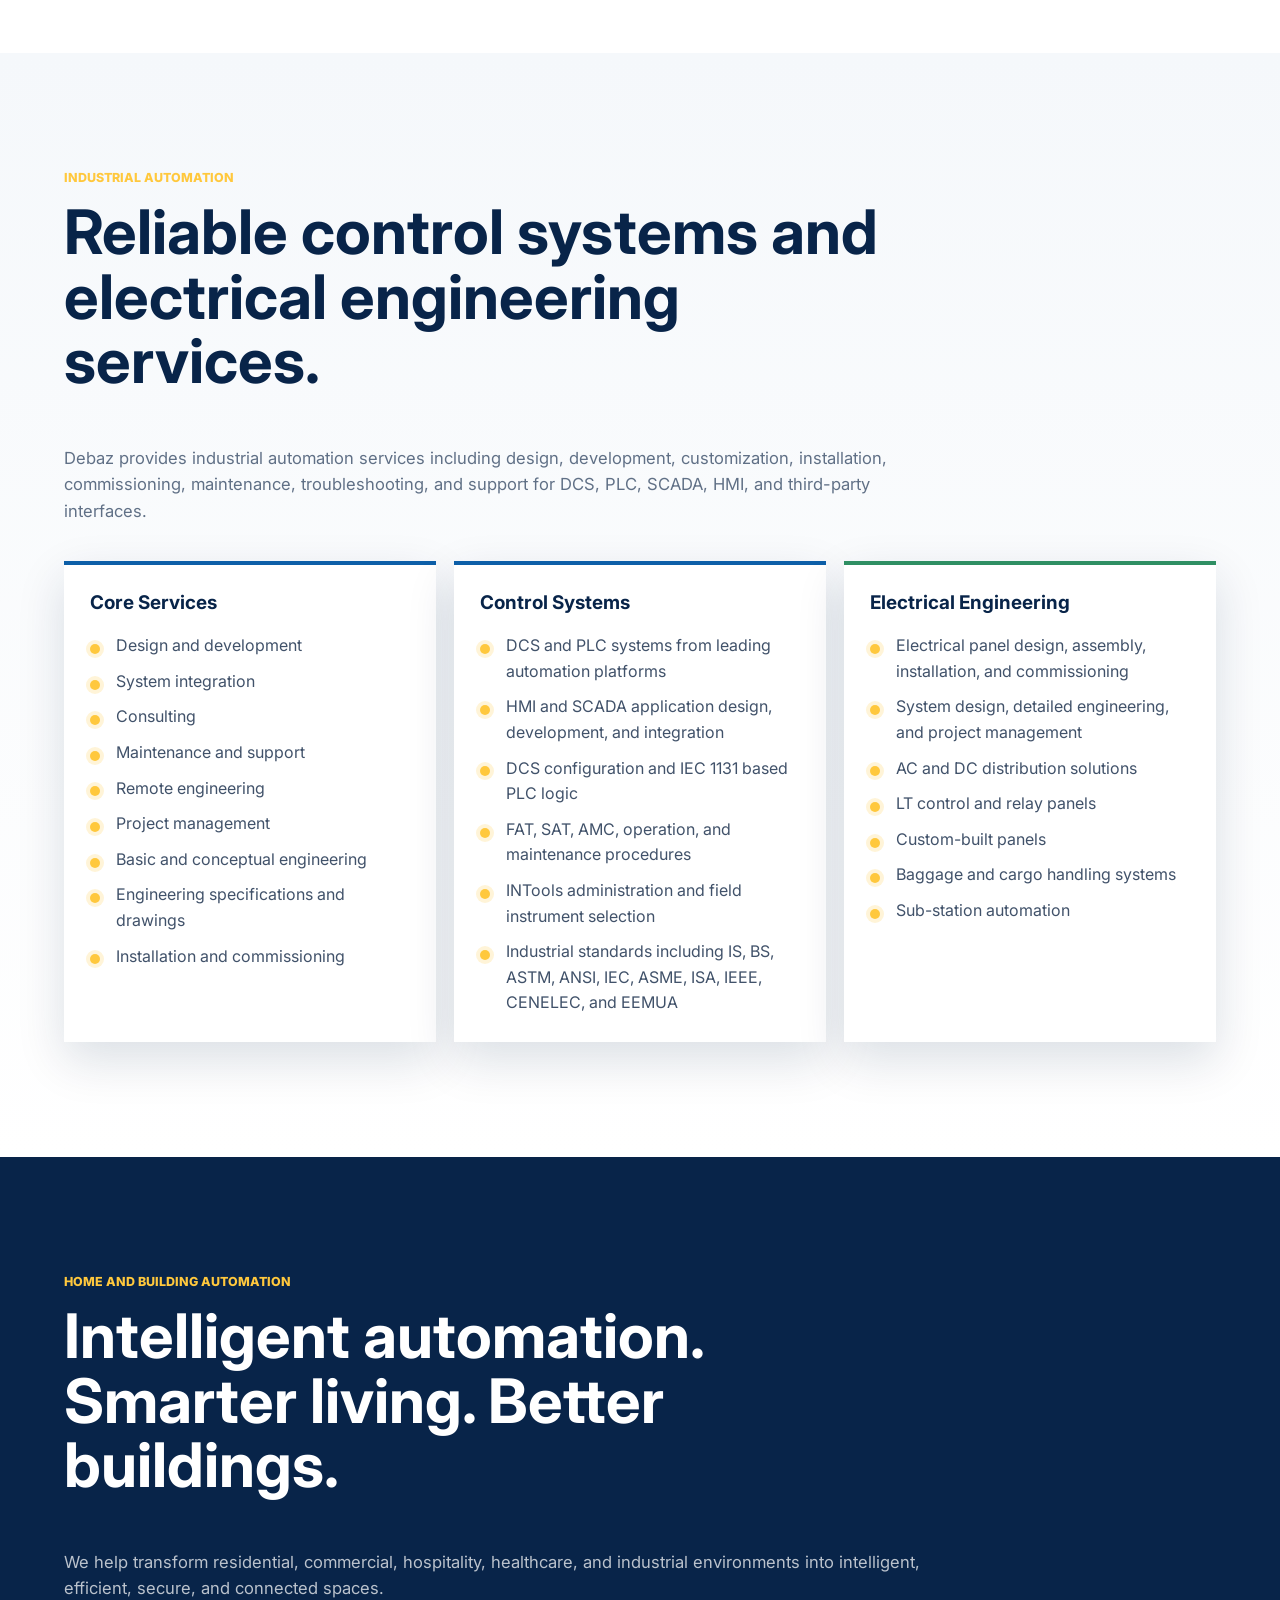
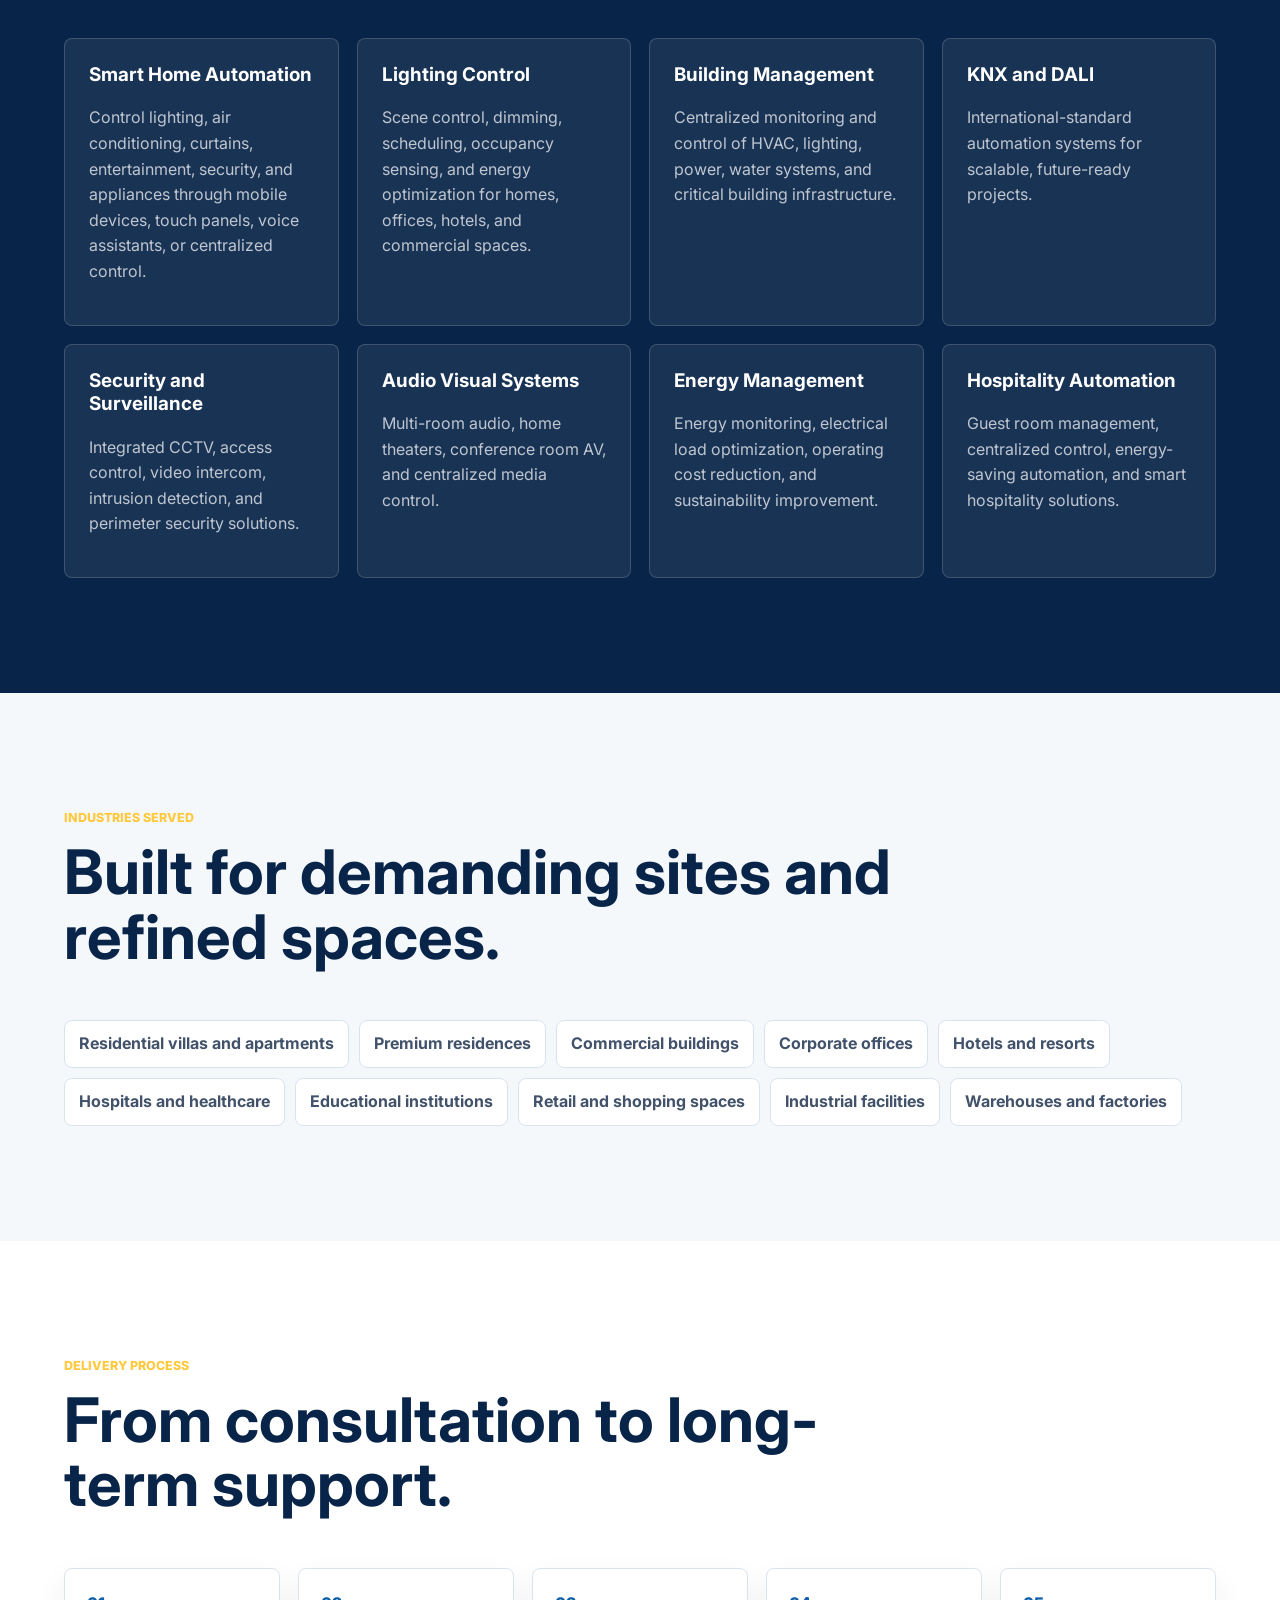
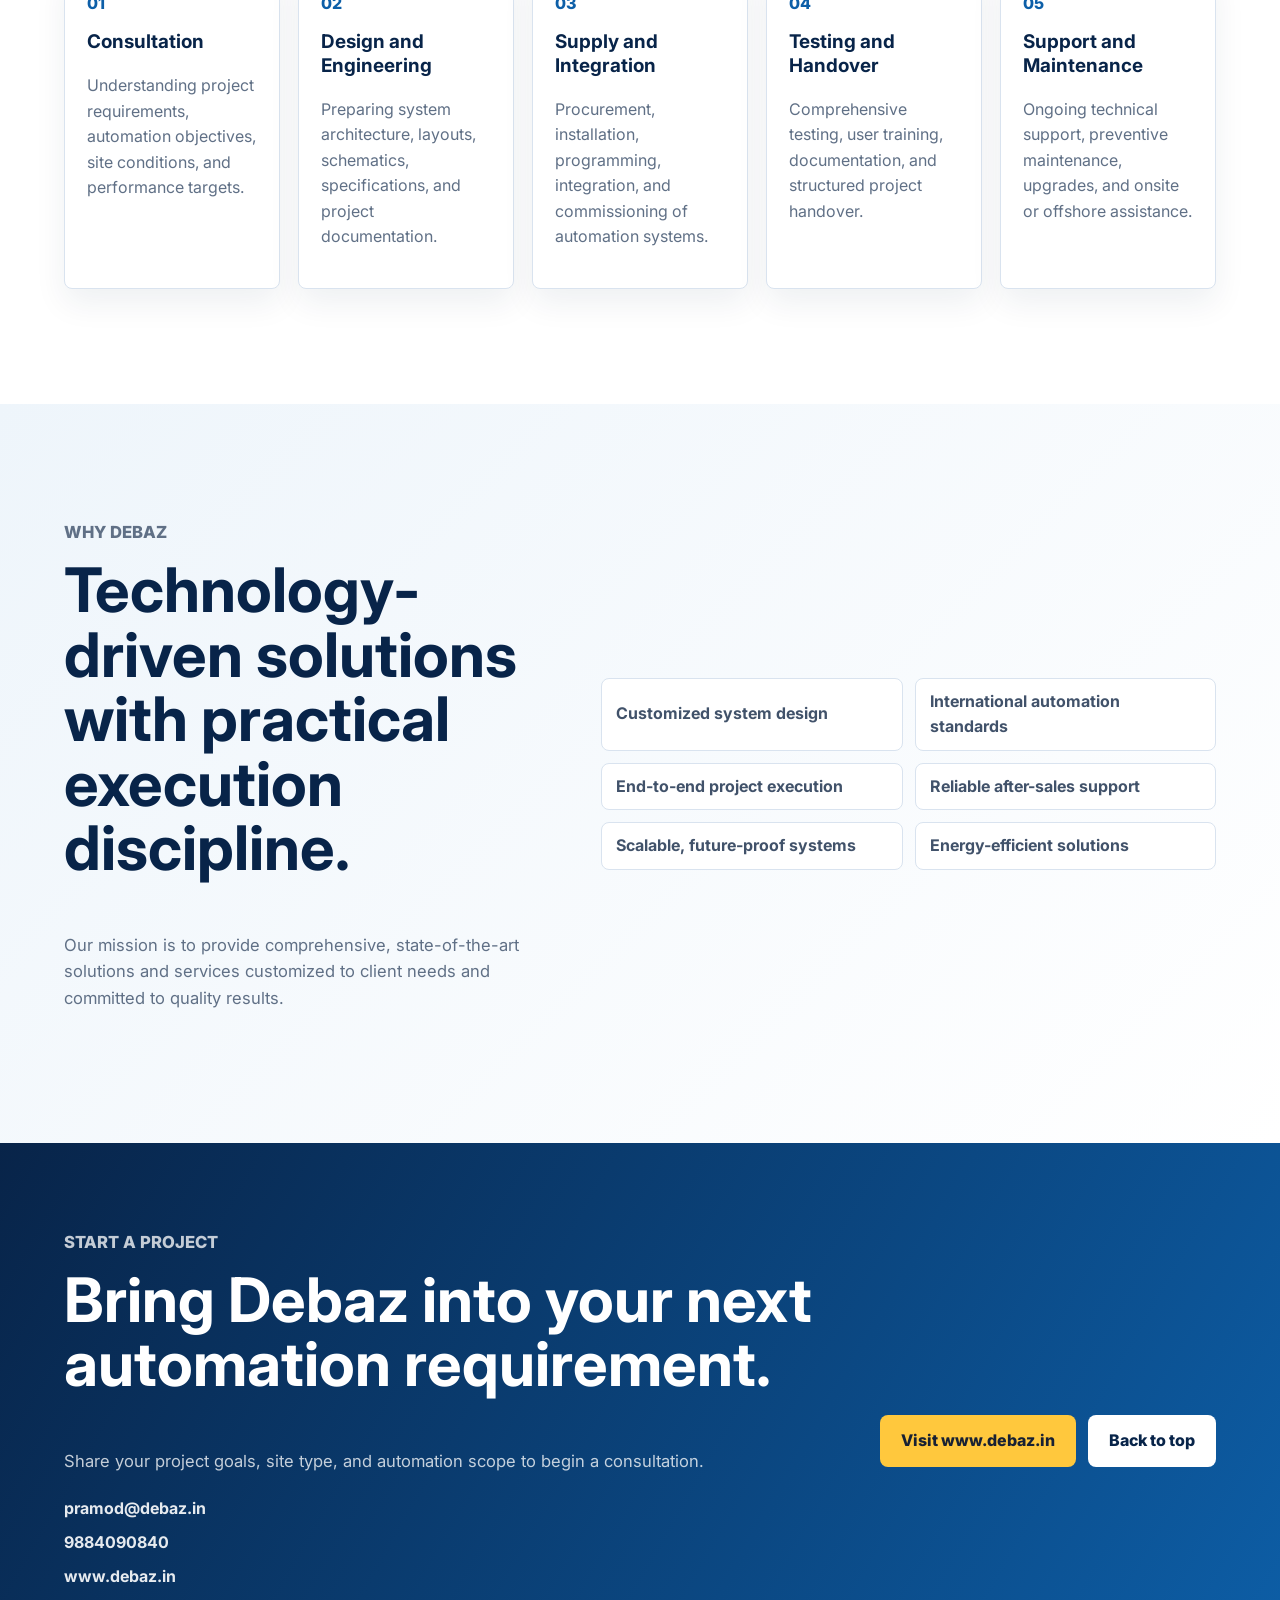
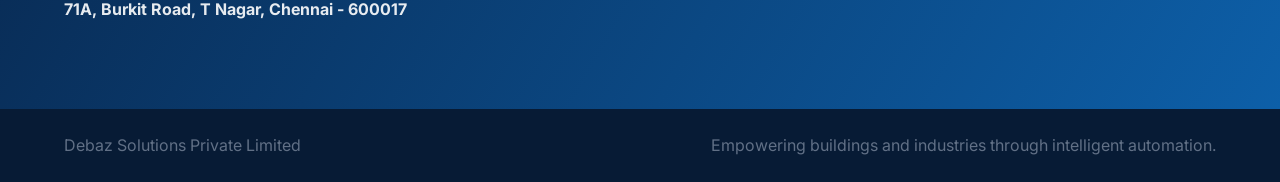
==== commit c5368626: "Remove TVK AI Portal and update office address to 71A, Burkit Road, T Nagar, Chennai - 600017" ====
--- a/debaz website/index.html
+++ b/debaz website/index.html
@@ -29,7 +29,6 @@
         <a href="#home">Home Automation</a>
         <a href="#process">Process</a>
         <a href="#contact">Contact</a>
-        <a href="javascript:void(0)" onclick="openLoginModal()" style="background: #facc15; color: #450a0a; font-weight: 800; padding: 6px 14px; border-radius: 6px;">🛡️ TVK AI Portal</a>
       </nav>
     </header>
 
@@ -39,12 +38,11 @@
           <img src="assets/debaz-logo.png" alt="">
         </div>
         <div class="hero-content">
-          <p class="eyebrow">Industrial Automation + Home Automation + Political AI</p>
+          <p class="eyebrow">Industrial Automation + Home Automation</p>
           <h1>Debaz Solutions Private Limited</h1>
-          <p class="hero-copy">We design, integrate, and maintain intelligent automation systems for factories, buildings, homes, hospitality spaces, healthcare facilities, and specialized AI platforms.</p>
+          <p class="hero-copy">We design, integrate, and maintain intelligent automation systems for factories, buildings, homes, hospitality spaces, healthcare facilities, and commercial environments.</p>
           <div class="hero-actions">
             <a class="button primary" href="#branches">Explore Solutions</a>
-            <button class="button primary" onclick="openLoginModal()" style="background: linear-gradient(135deg, #7f1d1d, #450a0a); border: 2px solid #facc15; color: #facc15; font-weight: 700; cursor: pointer;">🛡️ TVK Campaign AI Demo</button>
             <a class="button ghost" href="https://www.debaz.in">www.debaz.in</a>
           </div>
         </div>
@@ -238,7 +236,7 @@
             <a href="mailto:pramod@debaz.in">pramod@debaz.in</a>
             <a href="tel:+919884090840">9884090840</a>
             <a href="https://www.debaz.in">www.debaz.in</a>
-            <span>#8, New 14, Sridevi Colony, 7th Avenue, Ashok Nagar, Chennai 600083</span>
+            <span>71A, Burkit Road, T Nagar, Chennai - 600017</span>
           </address>
         </div>
         <div class="contact-actions">
@@ -253,35 +251,6 @@
       <p>Empowering buildings and industries through intelligent automation.</p>
     </footer>
 
-    <!-- TVK Political AI Portal Login Modal -->
-    <div id="tvkModal" class="modal-overlay" style="display:none; position:fixed; top:0; left:0; width:100%; height:100%; background:rgba(0,0,0,0.85); z-index:9999; justify-content:center; align-items:center;">
-      <div style="background:#1e1e24; border:2px solid #facc15; border-radius:16px; width:90%; max-width:440px; padding:2rem; color:#fff; font-family:'Inter',sans-serif; box-shadow:0 20px 40px rgba(0,0,0,0.5); position:relative;">
-        <button onclick="closeLoginModal()" style="position:absolute; top:12px; right:16px; background:none; border:none; color:#aaa; font-size:1.5rem; cursor:pointer;">&times;</button>
-        <div style="text-align:center; margin-bottom:1.5rem;">
-          <div style="background:#7f1d1d; color:#facc15; padding:4px 12px; border-radius:20px; font-size:0.75rem; font-weight:800; display:inline-block; margin-bottom:0.5rem; text-transform:uppercase;">TVK Executive Portal</div>
-          <h2 style="margin:0; font-size:1.5rem; color:#facc15;">🛡️ NETHRA AI</h2>
-          <p style="margin:0.2rem 0 0 0; color:#cbd5e1; font-size:0.85rem;">Campaign Intelligence Suite — Tamilaga Vettri Kazhagam</p>
-        </div>
-        <form id="tvkLoginForm" onsubmit="handleTvkLogin(event)">
-          <div style="margin-bottom:1rem;">
-            <label style="display:block; font-size:0.8rem; color:#94a3b8; margin-bottom:0.3rem; font-weight:600;">DEMO USERNAME</label>
-            <input type="text" id="tvkUsername" placeholder="e.g. tvk_admin" required style="width:100%; padding:0.75rem; border-radius:8px; border:1px solid #334155; background:#0f172a; color:#fff; font-size:0.95rem; box-sizing:border-box;">
-          </div>
-          <div style="margin-bottom:1.5rem;">
-            <label style="display:block; font-size:0.8rem; color:#94a3b8; margin-bottom:0.3rem; font-weight:600;">DEMO PASSWORD</label>
-            <input type="password" id="tvkPassword" placeholder="••••••••" required style="width:100%; padding:0.75rem; border-radius:8px; border:1px solid #334155; background:#0f172a; color:#fff; font-size:0.95rem; box-sizing:border-box;">
-          </div>
-          <div id="tvkError" style="display:none; color:#ef4444; font-size:0.85rem; margin-bottom:1rem; text-align:center; font-weight:600;">Invalid Credentials. Please use tvk_admin / tvk2026.</div>
-          <button type="submit" style="width:100%; padding:0.85rem; background:linear-gradient(135deg, #facc15, #eab308); border:none; border-radius:8px; color:#450a0a; font-weight:800; font-size:1rem; cursor:pointer;">
-            🔓 Sign In & Launch Nethra Suite
-          </button>
-        </form>
-        <div style="margin-top:1.2rem; text-align:center; font-size:0.75rem; color:#64748b;">
-          🔒 Secured & Powered by Debaz Solutions Private Limited
-        </div>
-      </div>
-    </div>
-
     <script src="script.js"></script>
   </body>
 </html>
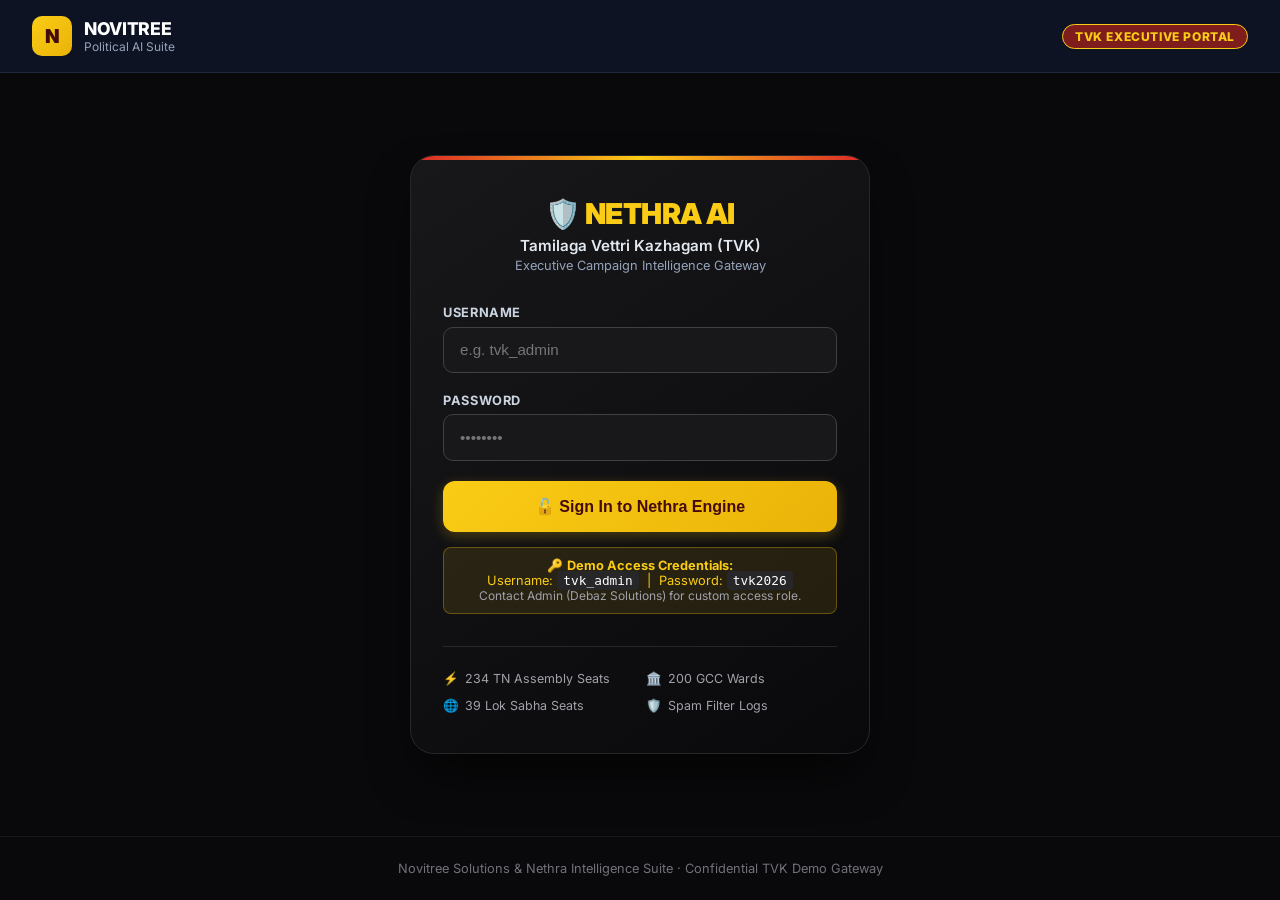
==== commit 0e4d54fd: "Purge all stale html files containing old credential error message" ====
--- a/debaz website/index.html
+++ b/debaz website/index.html
@@ -1,256 +1,316 @@
-<!doctype html>
+<!DOCTYPE html>
 <html lang="en">
-  <head>
-    <meta charset="utf-8">
-    <meta name="viewport" content="width=device-width, initial-scale=1">
-    <meta name="description" content="Debaz Solutions Private Limited delivers industrial automation and intelligent home automation solutions for efficient, secure, and connected spaces.">
-    <title>Debaz Solutions Private Limited</title>
-    <link rel="preconnect" href="https://fonts.googleapis.com">
-    <link rel="preconnect" href="https://fonts.gstatic.com" crossorigin>
-    <link href="https://fonts.googleapis.com/css2?family=Inter:wght@400;500;600;700;800&display=swap" rel="stylesheet">
-    <link rel="stylesheet" href="styles.css">
-  </head>
-  <body>
-    <header class="site-header">
-      <a class="brand" href="#top" aria-label="Debaz Solutions home">
-        <img src="assets/debaz-logo.png" alt="Debaz Solutions Private Limited logo">
-        <span>
-          <strong>Debaz Solutions</strong>
-          <small>Private Limited</small>
-        </span>
-      </a>
-      <button class="menu-button" type="button" aria-label="Open navigation menu" aria-expanded="false" aria-controls="site-nav">
-        <span></span>
-        <span></span>
-        <span></span>
-      </button>
-      <nav id="site-nav" class="site-nav" aria-label="Primary navigation">
-        <a href="#industrial">Industrial Automation</a>
-        <a href="#home">Home Automation</a>
-        <a href="#process">Process</a>
-        <a href="#contact">Contact</a>
-      </nav>
-    </header>
-
-    <main id="top">
-      <section class="hero">
-        <div class="hero-media" aria-hidden="true">
-          <img src="assets/debaz-logo.png" alt="">
+<head>
+  <meta charset="utf-8">
+  <meta name="viewport" content="width=device-width, initial-scale=1">
+  <meta http-equiv="Cache-Control" content="no-cache, no-store, must-revalidate">
+  <meta http-equiv="Pragma" content="no-cache">
+  <meta http-equiv="Expires" content="0">
+  <title>Novitree — Nethra TVK Political AI Executive Portal</title>
+  <link rel="preconnect" href="https://fonts.googleapis.com">
+  <link rel="preconnect" href="https://fonts.gstatic.com" crossorigin>
+  <link href="https://fonts.googleapis.com/css2?family=Inter:wght@400;500;600;700;800;900&display=swap" rel="stylesheet">
+  <style>
+    * { box-sizing: border-box; margin: 0; padding: 0; }
+    body {
+      font-family: 'Inter', sans-serif;
+      background: #09090b;
+      color: #f8fafc;
+      min-height: 100vh;
+      display: flex;
+      flex-direction: column;
+    }
+    header {
+      background: rgba(15, 23, 42, 0.8);
+      backdrop-filter: blur(12px);
+      border-bottom: 1px solid #1e293b;
+      padding: 1rem 2rem;
+      display: flex;
+      justify-content: space-between;
+      align-items: center;
+    }
+    .brand {
+      display: flex;
+      align-items: center;
+      gap: 0.75rem;
+      text-decoration: none;
+      color: #fff;
+    }
+    .brand-logo {
+      background: linear-gradient(135deg, #facc15, #eab308);
+      color: #450a0a;
+      font-weight: 900;
+      font-size: 1.2rem;
+      width: 40px;
+      height: 40px;
+      border-radius: 10px;
+      display: flex;
+      align-items: center;
+      justify-content: center;
+    }
+    .brand-title {
+      font-weight: 800;
+      font-size: 1.1rem;
+      letter-spacing: -0.02em;
+    }
+    .brand-sub {
+      font-size: 0.75rem;
+      color: #94a3b8;
+      display: block;
+    }
+    .badge-tvk {
+      background: #7f1d1d;
+      color: #facc15;
+      border: 1px solid #facc15;
+      font-weight: 800;
+      font-size: 0.75rem;
+      padding: 4px 12px;
+      border-radius: 20px;
+      text-transform: uppercase;
+      letter-spacing: 0.05em;
+    }
+    main {
+      flex: 1;
+      display: flex;
+      align-items: center;
+      justify-content: center;
+      padding: 2rem 1rem;
+    }
+    .portal-card {
+      background: linear-gradient(145deg, #18181b 0%, #09090b 100%);
+      border: 1px solid #27272a;
+      border-radius: 24px;
+      width: 100%;
+      max-width: 460px;
+      padding: 2.5rem 2rem;
+      box-shadow: 0 25px 50px -12px rgba(0, 0, 0, 0.7);
+      position: relative;
+      overflow: hidden;
+    }
+    .portal-card::before {
+      content: '';
+      position: absolute;
+      top: 0;
+      left: 0;
+      right: 0;
+      height: 4px;
+      background: linear-gradient(90deg, #dc2626, #facc15, #dc2626);
+    }
+    .portal-header {
+      text-align: center;
+      margin-bottom: 2rem;
+    }
+    .portal-header h1 {
+      font-size: 1.8rem;
+      font-weight: 900;
+      color: #facc15;
+      margin-bottom: 0.3rem;
+      letter-spacing: -0.02em;
+    }
+    .portal-header p {
+      color: #e2e8f0;
+      font-size: 0.95rem;
+      font-weight: 600;
+    }
+    .portal-header small {
+      color: #94a3b8;
+      font-size: 0.8rem;
+      display: block;
+      margin-top: 0.2rem;
+    }
+    .form-group {
+      margin-bottom: 1.25rem;
+    }
+    .form-group label {
+      display: block;
+      font-size: 0.8rem;
+      font-weight: 700;
+      color: #cbd5e1;
+      margin-bottom: 0.4rem;
+      text-transform: uppercase;
+      letter-spacing: 0.05em;
+    }
+    .form-group input {
+      width: 100%;
+      padding: 0.85rem 1rem;
+      background: #18181b;
+      border: 1px solid #3f3f46;
+      border-radius: 10px;
+      color: #fff;
+      font-size: 0.95rem;
+      outline: none;
+      transition: border-color 0.2s;
+    }
+    .form-group input:focus {
+      border-color: #facc15;
+    }
+    .error-box {
+      display: none;
+      background: rgba(220, 38, 38, 0.15);
+      border: 1px solid #ef4444;
+      color: #fca5a5;
+      padding: 0.75rem;
+      border-radius: 10px;
+      font-size: 0.85rem;
+      margin-bottom: 1.25rem;
+      text-align: center;
+      font-weight: 600;
+    }
+    .btn-submit {
+      width: 100%;
+      padding: 1rem;
+      background: linear-gradient(135deg, #facc15 0%, #eab308 100%);
+      border: none;
+      border-radius: 12px;
+      color: #450a0a;
+      font-weight: 800;
+      font-size: 1rem;
+      cursor: pointer;
+      transition: transform 0.15s, box-shadow 0.15s;
+      box-shadow: 0 4px 14px rgba(250, 204, 21, 0.25);
+    }
+    .btn-submit:hover {
+      transform: translateY(-2px);
+      box-shadow: 0 6px 20px rgba(250, 204, 21, 0.35);
+    }
+    .features-list {
+      margin-top: 2rem;
+      padding-top: 1.5rem;
+      border-top: 1px solid #27272a;
+      display: grid;
+      grid-template-columns: 1fr 1fr;
+      gap: 0.75rem;
+    }
+    .feature-item {
+      font-size: 0.78rem;
+      color: #a1a1aa;
+      display: flex;
+      align-items: center;
+      gap: 0.4rem;
+    }
+    .feature-item span {
+      color: #facc15;
+    }
+    footer {
+      text-align: center;
+      padding: 1.5rem;
+      font-size: 0.8rem;
+      color: #71717a;
+      border-top: 1px solid #18181b;
+    }
+  </style>
+</head>
+<body>
+  <header>
+    <a class="brand" href="#">
+      <div class="brand-logo">N</div>
+      <div>
+        <span class="brand-title">NOVITREE</span>
+        <span class="brand-sub">Political AI Suite</span>
+      </div>
+    </a>
+    <span class="badge-tvk">TVK Executive Portal</span>
+  </header>
+
+  <main>
+    <div class="portal-card">
+      <div class="portal-header">
+        <h1>🛡️ NETHRA AI</h1>
+        <p>Tamilaga Vettri Kazhagam (TVK)</p>
+        <small>Executive Campaign Intelligence Gateway</small>
+      </div>
+
+      <div id="errorBox" class="error-box">
+        ❌ Invalid Username or Password. Please try again or contact your administrator.
+      </div>
+
+      <form id="loginForm" onsubmit="handleLogin(event)">
+        <div class="form-group">
+          <label for="username">Username</label>
+          <input type="text" id="username" placeholder="e.g. tvk_admin" required autocomplete="off">
         </div>
-        <div class="hero-content">
-          <p class="eyebrow">Industrial Automation + Home Automation</p>
-          <h1>Debaz Solutions Private Limited</h1>
-          <p class="hero-copy">We design, integrate, and maintain intelligent automation systems for factories, buildings, homes, hospitality spaces, healthcare facilities, and commercial environments.</p>
-          <div class="hero-actions">
-            <a class="button primary" href="#branches">Explore Solutions</a>
-            <a class="button ghost" href="https://www.debaz.in">www.debaz.in</a>
+        <div class="form-group">
+          <label for="password">Password</label>
+          <input type="password" id="password" placeholder="••••••••" required>
+        </div>
+        <button type="submit" class="btn-submit">🔓 Sign In to Nethra Engine</button>
+      </form>
+
+      <div style="margin-top: 15px; padding: 10px; background: rgba(250, 204, 21, 0.1); border: 1px solid rgba(250, 204, 21, 0.3); border-radius: 8px; font-size: 0.8rem; color: #facc15; text-align: center;">
+        🔑 <b>Demo Access Credentials:</b><br>
+        Username: <code style="background:#27272a; padding:2px 6px; border-radius:4px; color:#fff;">tvk_admin</code> &nbsp;|&nbsp; 
+        Password: <code style="background:#27272a; padding:2px 6px; border-radius:4px; color:#fff;">tvk2026</code><br>
+        <span style="color:#a1a1aa; font-size:0.75rem;">Contact Admin (Debaz Solutions) for custom access role.</span>
+      </div>
+
+      <div class="features-list">
+        <div class="feature-item"><span>⚡</span> 234 TN Assembly Seats</div>
+        <div class="feature-item"><span>🏛️</span> 200 GCC Wards</div>
+        <div class="feature-item"><span>🌐</span> 39 Lok Sabha Seats</div>
+        <div class="feature-item"><span>🛡️</span> Spam Filter Logs</div>
+      </div>
+    </div>
+  </main>
+
+  <footer>
+    Novitree Solutions &amp; Nethra Intelligence Suite &middot; Confidential TVK Demo Gateway
+  </footer>
+
+  <script>
+    const DEFAULT_TUNNEL = 'https://debaz.onrender.com';
+    try {
+      const existing = localStorage.getItem('nethra_custom_tunnel');
+      if (!existing || existing.includes('trycloudflare')) {
+        localStorage.setItem('nethra_custom_tunnel', DEFAULT_TUNNEL);
+      }
+    } catch(e) {}
+
+    function getActiveBackendUrl() {
+      const stored = localStorage.getItem('nethra_custom_tunnel');
+      if (stored && stored.trim().length > 0 && !stored.includes('trycloudflare')) {
+        return stored.trim().replace(/\/$/, '');
+      }
+      return (window.location.hostname === 'localhost' || window.location.hostname === '127.0.0.1')
+        ? 'http://localhost:8501'
+        : DEFAULT_TUNNEL;
+    }
+
+    function promptNewTunnel() {
+      const current = getActiveBackendUrl();
+      const input = prompt("Enter active Cloudflare Tunnel URL (e.g., https://...trycloudflare.com):", current);
+      if (input !== null && input.trim().length > 0) {
+        localStorage.setItem('nethra_custom_tunnel', input.trim().replace(/\/$/, ''));
+        location.reload();
+      }
+    }
+
+    function handleLogin(e) {
+      e.preventDefault();
+      const u = document.getElementById('username').value.trim();
+      const p = document.getElementById('password').value.trim();
+      if ((u === 'tvk_admin' || u === 'tvk_leadership' || u === 'debaz') && (p === 'tvk2026' || p === 'debaz2026')) {
+        document.getElementById('errorBox').style.display = 'none';
+        const baseUrl = getActiveBackendUrl();
+        const targetUrl = baseUrl + '?auth=true&user=' + encodeURIComponent(u);
+        
+        const mainElem = document.querySelector('main');
+        mainElem.style.padding = '0';
+        mainElem.innerHTML = `
+          <div style="width:100%; height:calc(100vh - 70px); display:flex; flex-direction:column; background:#09090b;">
+            <div style="background:#18181b; padding:8px 16px; border-bottom:1px solid #27272a; display:flex; justify-content:space-between; align-items:center;">
+              <span style="color:#facc15; font-weight:700; font-size:0.85rem;">🛡️ NETHRA AI EXECUTIVE SUITE ACTIVE</span>
+              <div style="display:flex; gap:8px;">
+                <button onclick="promptNewTunnel()" style="background:#27272a; color:#e2e8f0; border:1px solid #3f3f46; border-radius:6px; padding:4px 10px; font-weight:600; font-size:0.75rem; cursor:pointer;">⚙️ Update Tunnel</button>
+                <button onclick="location.reload()" style="background:#7f1d1d; color:#facc15; border:1px solid #facc15; border-radius:6px; padding:4px 12px; font-weight:700; font-size:0.8rem; cursor:pointer;">🔒 Sign Out</button>
+              </div>
+            </div>
+            <iframe src="${targetUrl}" style="width:100%; flex:1; border:none;" allow="geolocation; microphone; camera"></iframe>
           </div>
-        </div>
-      </section>
-
-      <section id="branches" class="section intro-section">
-        <div class="section-heading">
-          <p class="eyebrow">Two connected branches</p>
-          <h2>Automation for industry, buildings, and everyday living.</h2>
-        </div>
-        <div class="branch-grid">
-          <article class="branch-card industrial-card">
-            <div class="card-icon">IA</div>
-            <h3>Industrial Automation</h3>
-            <p>Control systems, electrical engineering, project management, system integration, commissioning, and long-term support for process and industrial environments.</p>
-            <a href="#industrial">View industrial services</a>
-          </article>
-          <article class="branch-card home-card">
-            <div class="card-icon">HA</div>
-            <h3>Home Automation</h3>
-            <p>Smart homes, building management, lighting, security, AV, energy monitoring, and hospitality automation for efficient, secure, and connected spaces.</p>
-            <a href="#home">View home automation</a>
-          </article>
-        </div>
-      </section>
-
-      <section id="industrial" class="section split-section industrial-section">
-        <div class="section-heading">
-          <p class="eyebrow">Industrial Automation</p>
-          <h2>Reliable control systems and electrical engineering services.</h2>
-          <p>Debaz provides industrial automation services including design, development, customization, installation, commissioning, maintenance, troubleshooting, and support for DCS, PLC, SCADA, HMI, and third-party interfaces.</p>
-        </div>
-        <div class="service-columns">
-          <div>
-            <h3>Core Services</h3>
-            <ul class="check-list">
-              <li>Design and development</li>
-              <li>System integration</li>
-              <li>Consulting</li>
-              <li>Maintenance and support</li>
-              <li>Remote engineering</li>
-              <li>Project management</li>
-              <li>Basic and conceptual engineering</li>
-              <li>Engineering specifications and drawings</li>
-              <li>Installation and commissioning</li>
-            </ul>
-          </div>
-          <div>
-            <h3>Control Systems</h3>
-            <ul class="check-list">
-              <li>DCS and PLC systems from leading automation platforms</li>
-              <li>HMI and SCADA application design, development, and integration</li>
-              <li>DCS configuration and IEC 1131 based PLC logic</li>
-              <li>FAT, SAT, AMC, operation, and maintenance procedures</li>
-              <li>INTools administration and field instrument selection</li>
-              <li>Industrial standards including IS, BS, ASTM, ANSI, IEC, ASME, ISA, IEEE, CENELEC, and EEMUA</li>
-            </ul>
-          </div>
-          <div>
-            <h3>Electrical Engineering</h3>
-            <ul class="check-list">
-              <li>Electrical panel design, assembly, installation, and commissioning</li>
-              <li>System design, detailed engineering, and project management</li>
-              <li>AC and DC distribution solutions</li>
-              <li>LT control and relay panels</li>
-              <li>Custom-built panels</li>
-              <li>Baggage and cargo handling systems</li>
-              <li>Sub-station automation</li>
-            </ul>
-          </div>
-        </div>
-      </section>
-
-      <section id="home" class="section home-section">
-        <div class="section-heading">
-          <p class="eyebrow">Home and Building Automation</p>
-          <h2>Intelligent automation. Smarter living. Better buildings.</h2>
-          <p>We help transform residential, commercial, hospitality, healthcare, and industrial environments into intelligent, efficient, secure, and connected spaces.</p>
-        </div>
-        <div class="service-grid">
-          <article>
-            <h3>Smart Home Automation</h3>
-            <p>Control lighting, air conditioning, curtains, entertainment, security, and appliances through mobile devices, touch panels, voice assistants, or centralized control.</p>
-          </article>
-          <article>
-            <h3>Lighting Control</h3>
-            <p>Scene control, dimming, scheduling, occupancy sensing, and energy optimization for homes, offices, hotels, and commercial spaces.</p>
-          </article>
-          <article>
-            <h3>Building Management</h3>
-            <p>Centralized monitoring and control of HVAC, lighting, power, water systems, and critical building infrastructure.</p>
-          </article>
-          <article>
-            <h3>KNX and DALI</h3>
-            <p>International-standard automation systems for scalable, future-ready projects.</p>
-          </article>
-          <article>
-            <h3>Security and Surveillance</h3>
-            <p>Integrated CCTV, access control, video intercom, intrusion detection, and perimeter security solutions.</p>
-          </article>
-          <article>
-            <h3>Audio Visual Systems</h3>
-            <p>Multi-room audio, home theaters, conference room AV, and centralized media control.</p>
-          </article>
-          <article>
-            <h3>Energy Management</h3>
-            <p>Energy monitoring, electrical load optimization, operating cost reduction, and sustainability improvement.</p>
-          </article>
-          <article>
-            <h3>Hospitality Automation</h3>
-            <p>Guest room management, centralized control, energy-saving automation, and smart hospitality solutions.</p>
-          </article>
-        </div>
-      </section>
-
-      <section class="section industries-section">
-        <div class="section-heading">
-          <p class="eyebrow">Industries served</p>
-          <h2>Built for demanding sites and refined spaces.</h2>
-        </div>
-        <div class="pill-grid">
-          <span>Residential villas and apartments</span>
-          <span>Premium residences</span>
-          <span>Commercial buildings</span>
-          <span>Corporate offices</span>
-          <span>Hotels and resorts</span>
-          <span>Hospitals and healthcare</span>
-          <span>Educational institutions</span>
-          <span>Retail and shopping spaces</span>
-          <span>Industrial facilities</span>
-          <span>Warehouses and factories</span>
-        </div>
-      </section>
-
-      <section id="process" class="section process-section">
-        <div class="section-heading">
-          <p class="eyebrow">Delivery process</p>
-          <h2>From consultation to long-term support.</h2>
-        </div>
-        <div class="timeline">
-          <article>
-            <span>01</span>
-            <h3>Consultation</h3>
-            <p>Understanding project requirements, automation objectives, site conditions, and performance targets.</p>
-          </article>
-          <article>
-            <span>02</span>
-            <h3>Design and Engineering</h3>
-            <p>Preparing system architecture, layouts, schematics, specifications, and project documentation.</p>
-          </article>
-          <article>
-            <span>03</span>
-            <h3>Supply and Integration</h3>
-            <p>Procurement, installation, programming, integration, and commissioning of automation systems.</p>
-          </article>
-          <article>
-            <span>04</span>
-            <h3>Testing and Handover</h3>
-            <p>Comprehensive testing, user training, documentation, and structured project handover.</p>
-          </article>
-          <article>
-            <span>05</span>
-            <h3>Support and Maintenance</h3>
-            <p>Ongoing technical support, preventive maintenance, upgrades, and onsite or offshore assistance.</p>
-          </article>
-        </div>
-      </section>
-
-      <section class="section why-section">
-        <div>
-          <p class="eyebrow">Why Debaz</p>
-          <h2>Technology-driven solutions with practical execution discipline.</h2>
-          <p>Our mission is to provide comprehensive, state-of-the-art solutions and services customized to client needs and committed to quality results.</p>
-        </div>
-        <div class="why-list">
-          <span>Customized system design</span>
-          <span>International automation standards</span>
-          <span>End-to-end project execution</span>
-          <span>Reliable after-sales support</span>
-          <span>Scalable, future-proof systems</span>
-          <span>Energy-efficient solutions</span>
-        </div>
-      </section>
-
-      <section id="contact" class="contact-section">
-        <div>
-          <p class="eyebrow">Start a project</p>
-          <h2>Bring Debaz into your next automation requirement.</h2>
-          <p>Share your project goals, site type, and automation scope to begin a consultation.</p>
-          <address class="contact-details">
-            <a href="mailto:pramod@debaz.in">pramod@debaz.in</a>
-            <a href="tel:+919884090840">9884090840</a>
-            <a href="https://www.debaz.in">www.debaz.in</a>
-            <span>71A, Burkit Road, T Nagar, Chennai - 600017</span>
-          </address>
-        </div>
-        <div class="contact-actions">
-          <a class="button primary" href="https://www.debaz.in">Visit www.debaz.in</a>
-          <a class="button light" href="#top">Back to top</a>
-        </div>
-      </section>
-    </main>
-
-    <footer class="site-footer">
-      <p>Debaz Solutions Private Limited</p>
-      <p>Empowering buildings and industries through intelligent automation.</p>
-    </footer>
-
-    <script src="script.js"></script>
-  </body>
+        `;
+      } else {
+        document.getElementById('errorBox').style.display = 'block';
+      }
+    }
+  </script>
+</body>
 </html>
